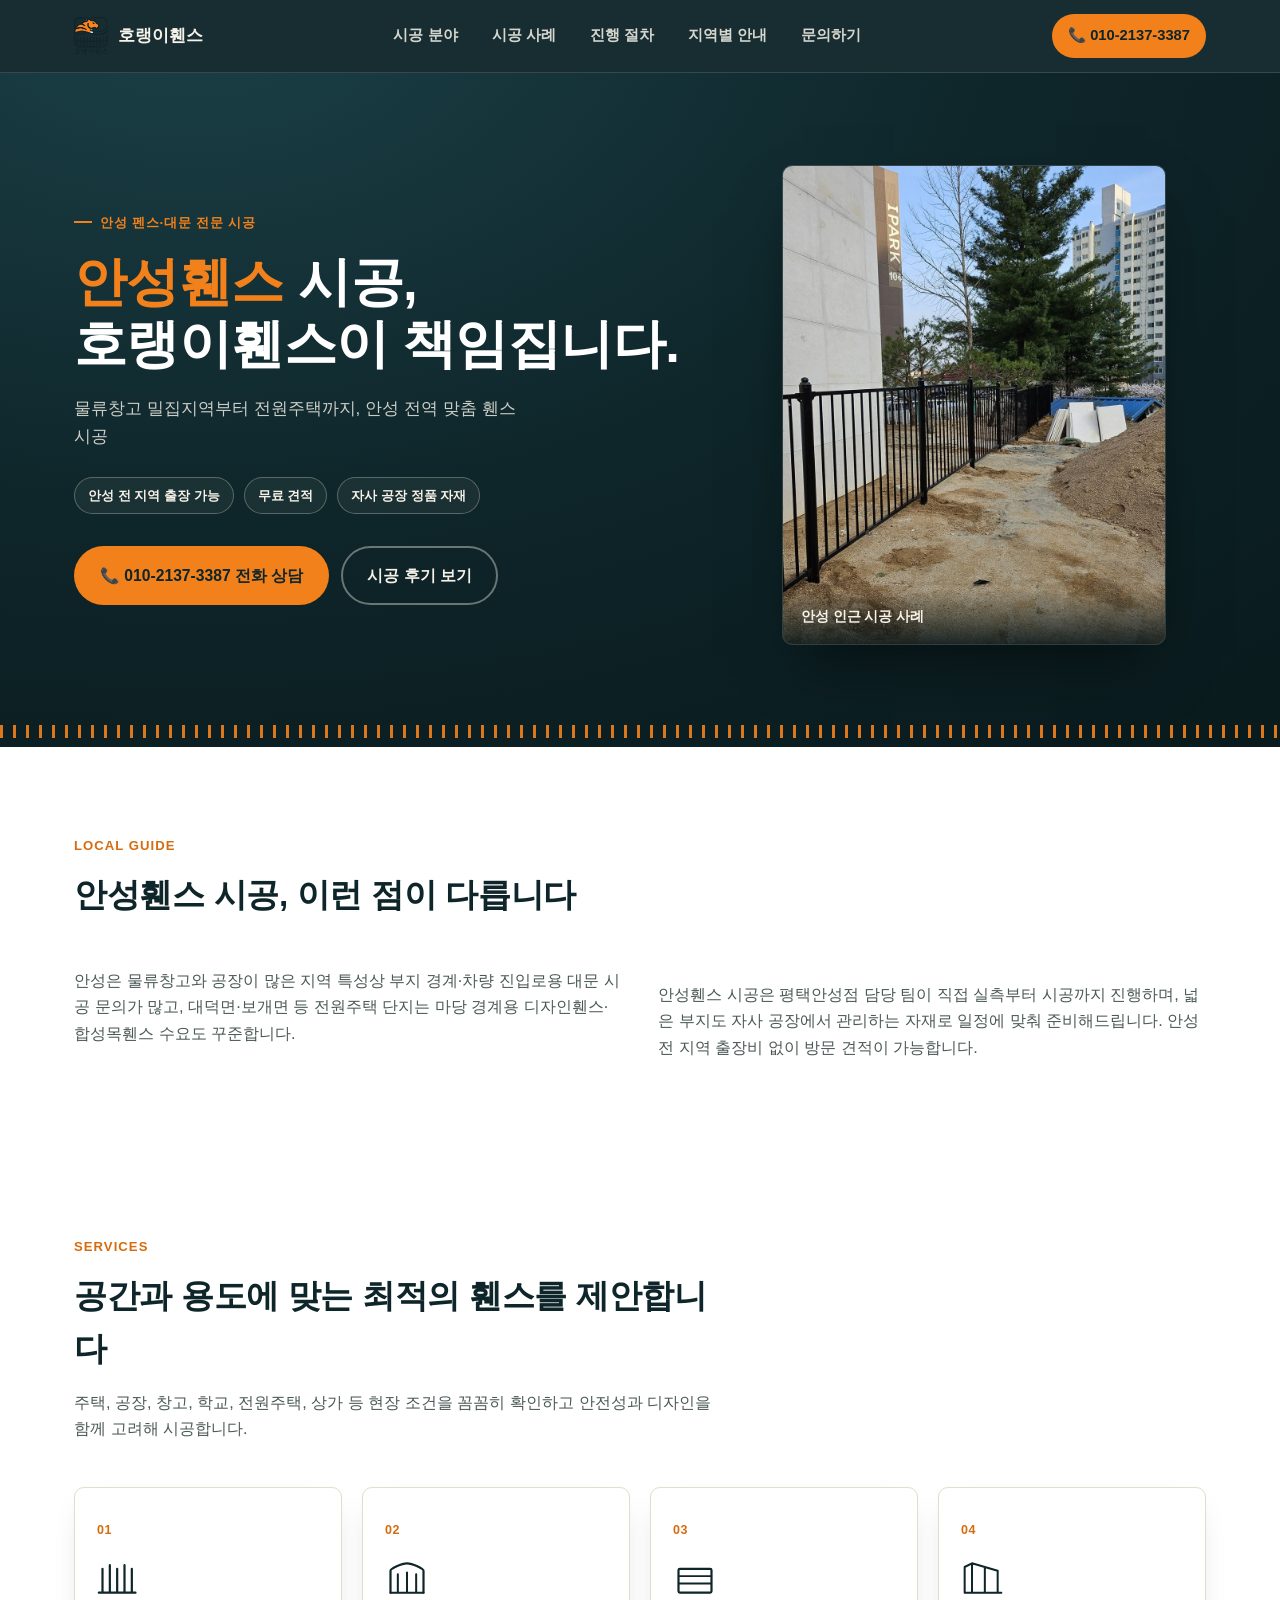
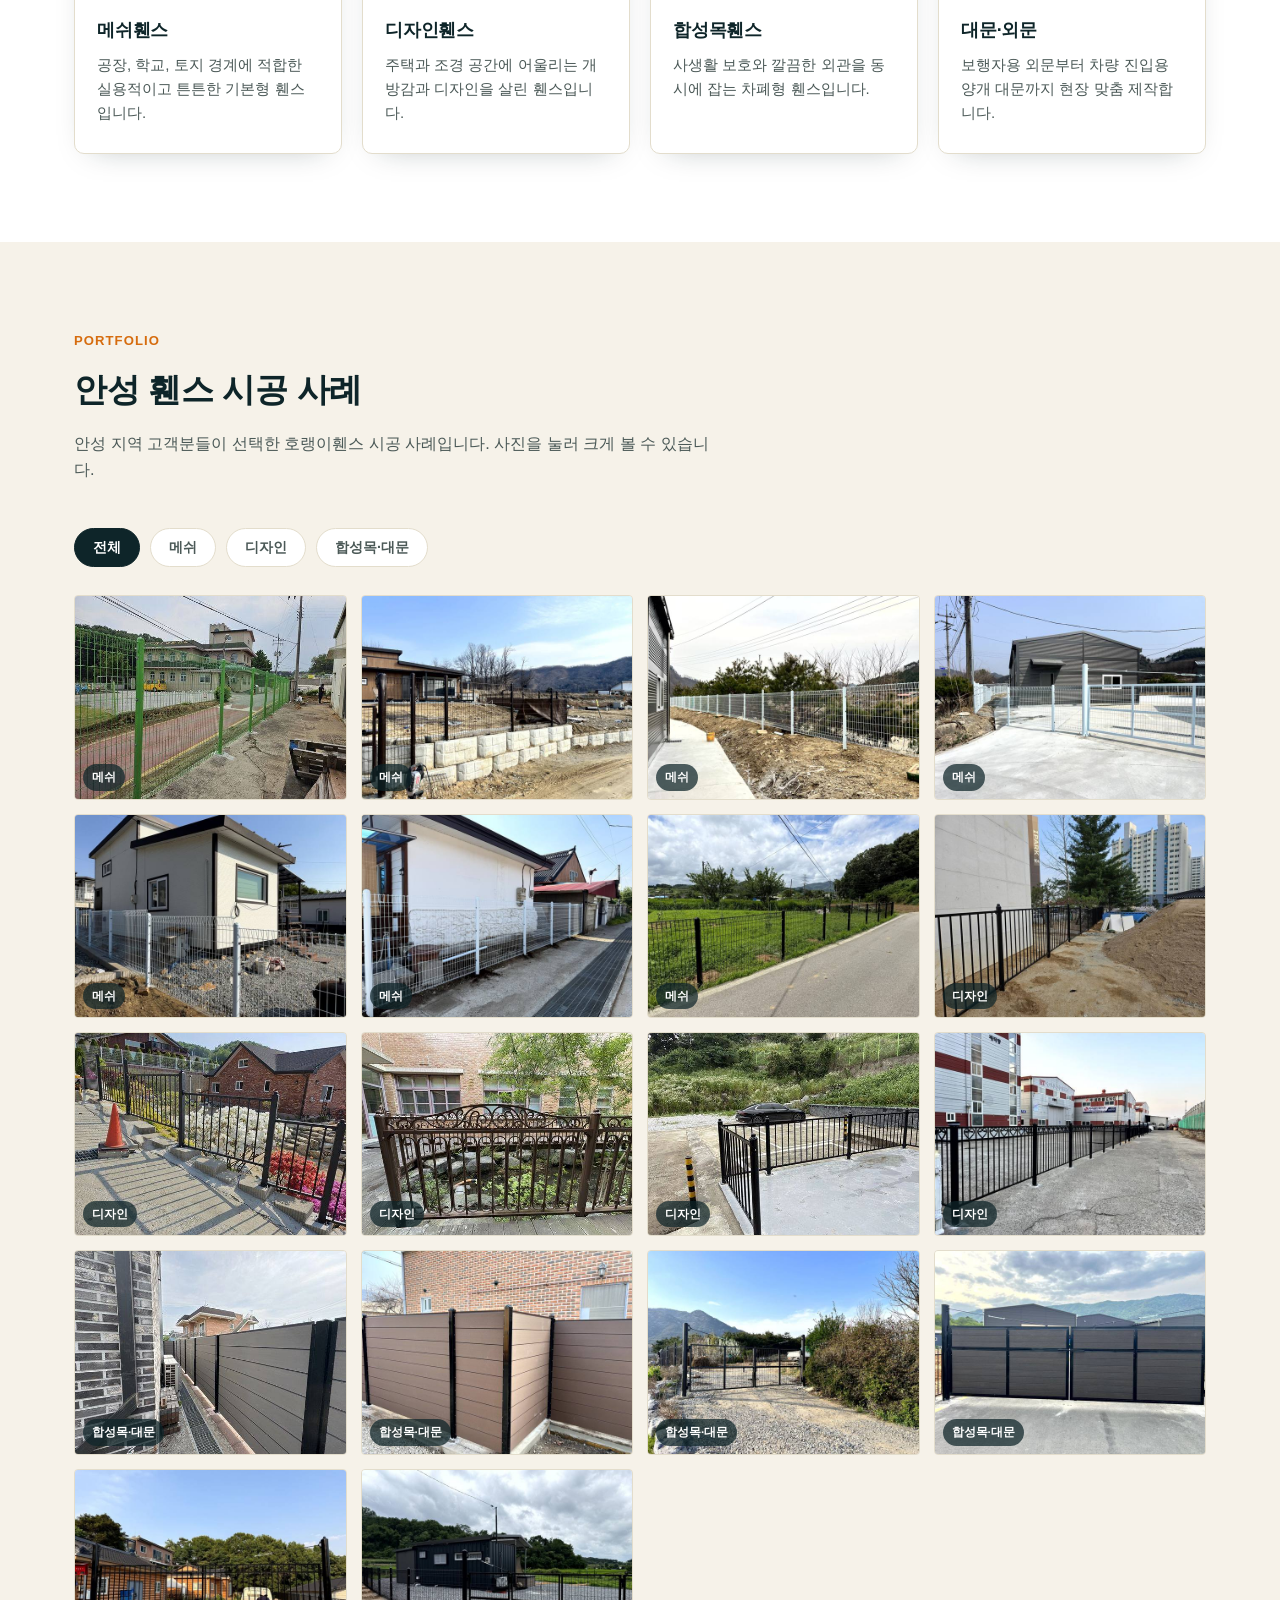
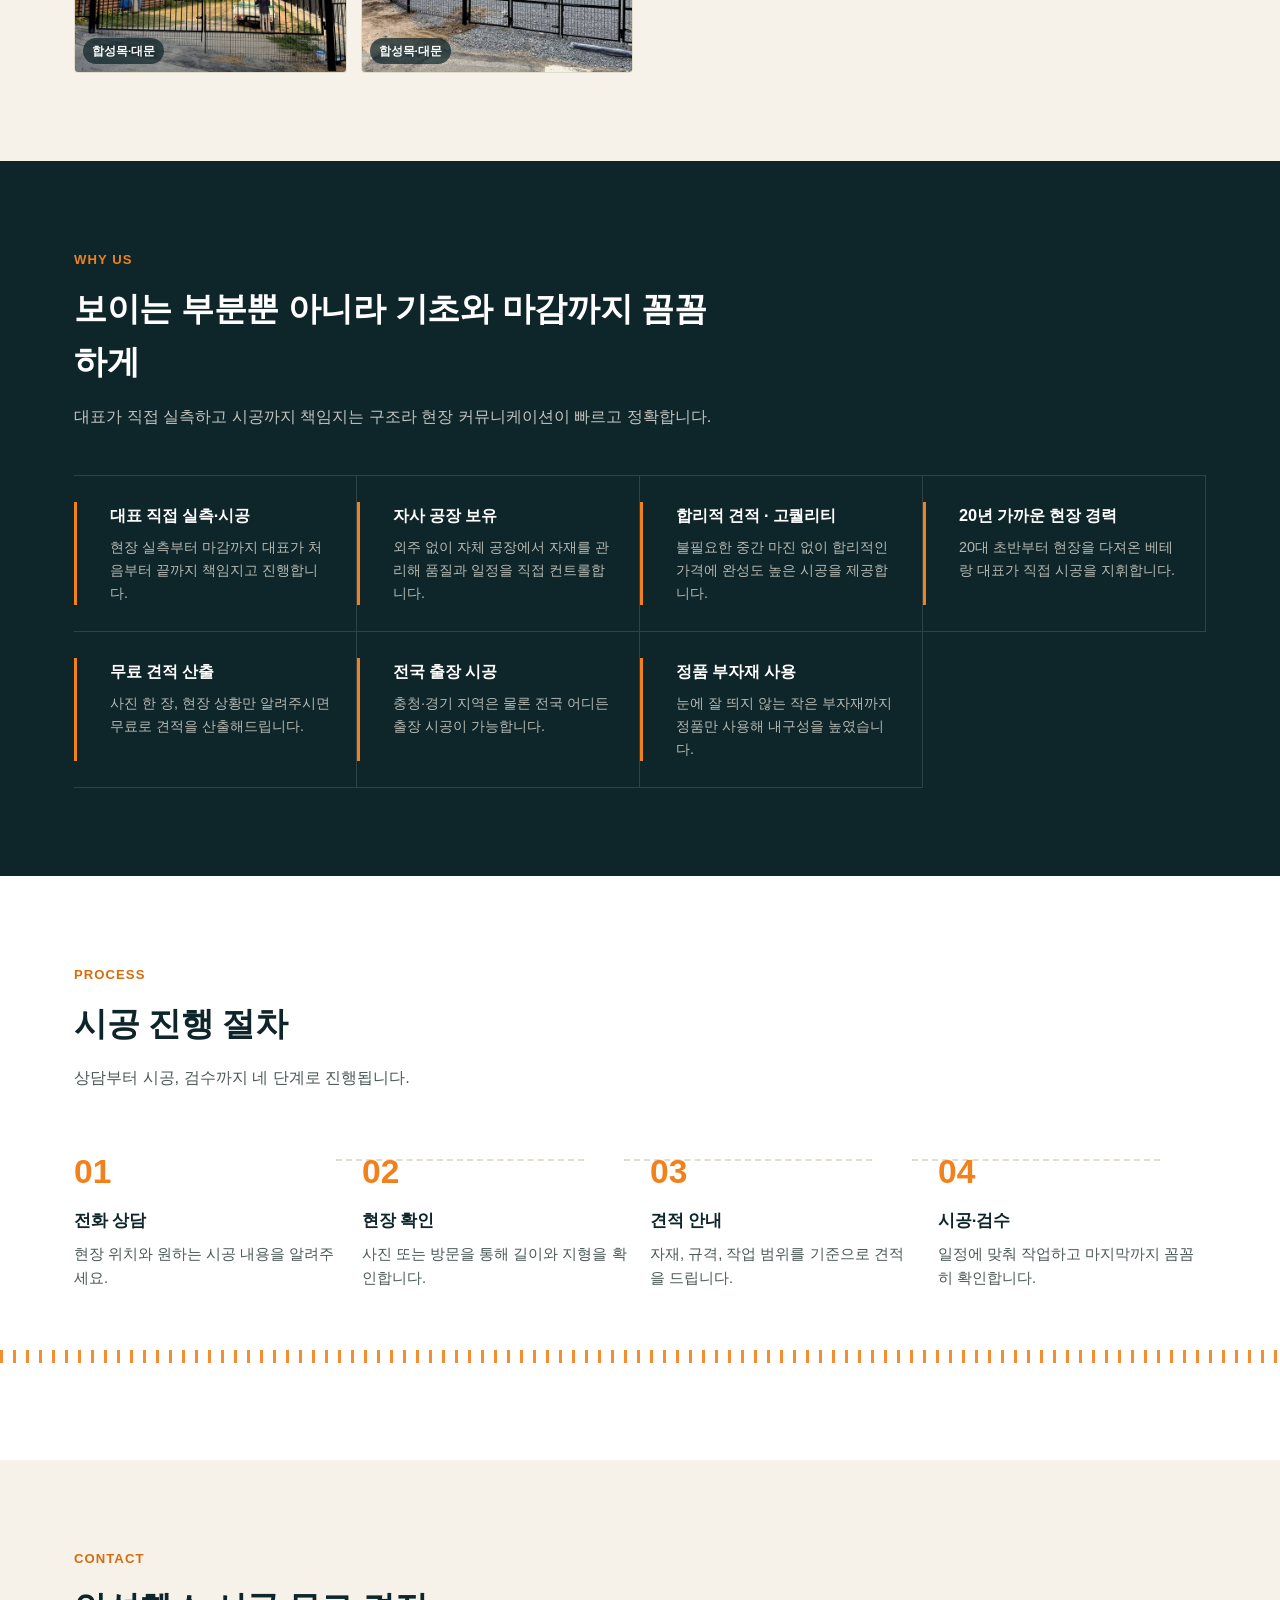
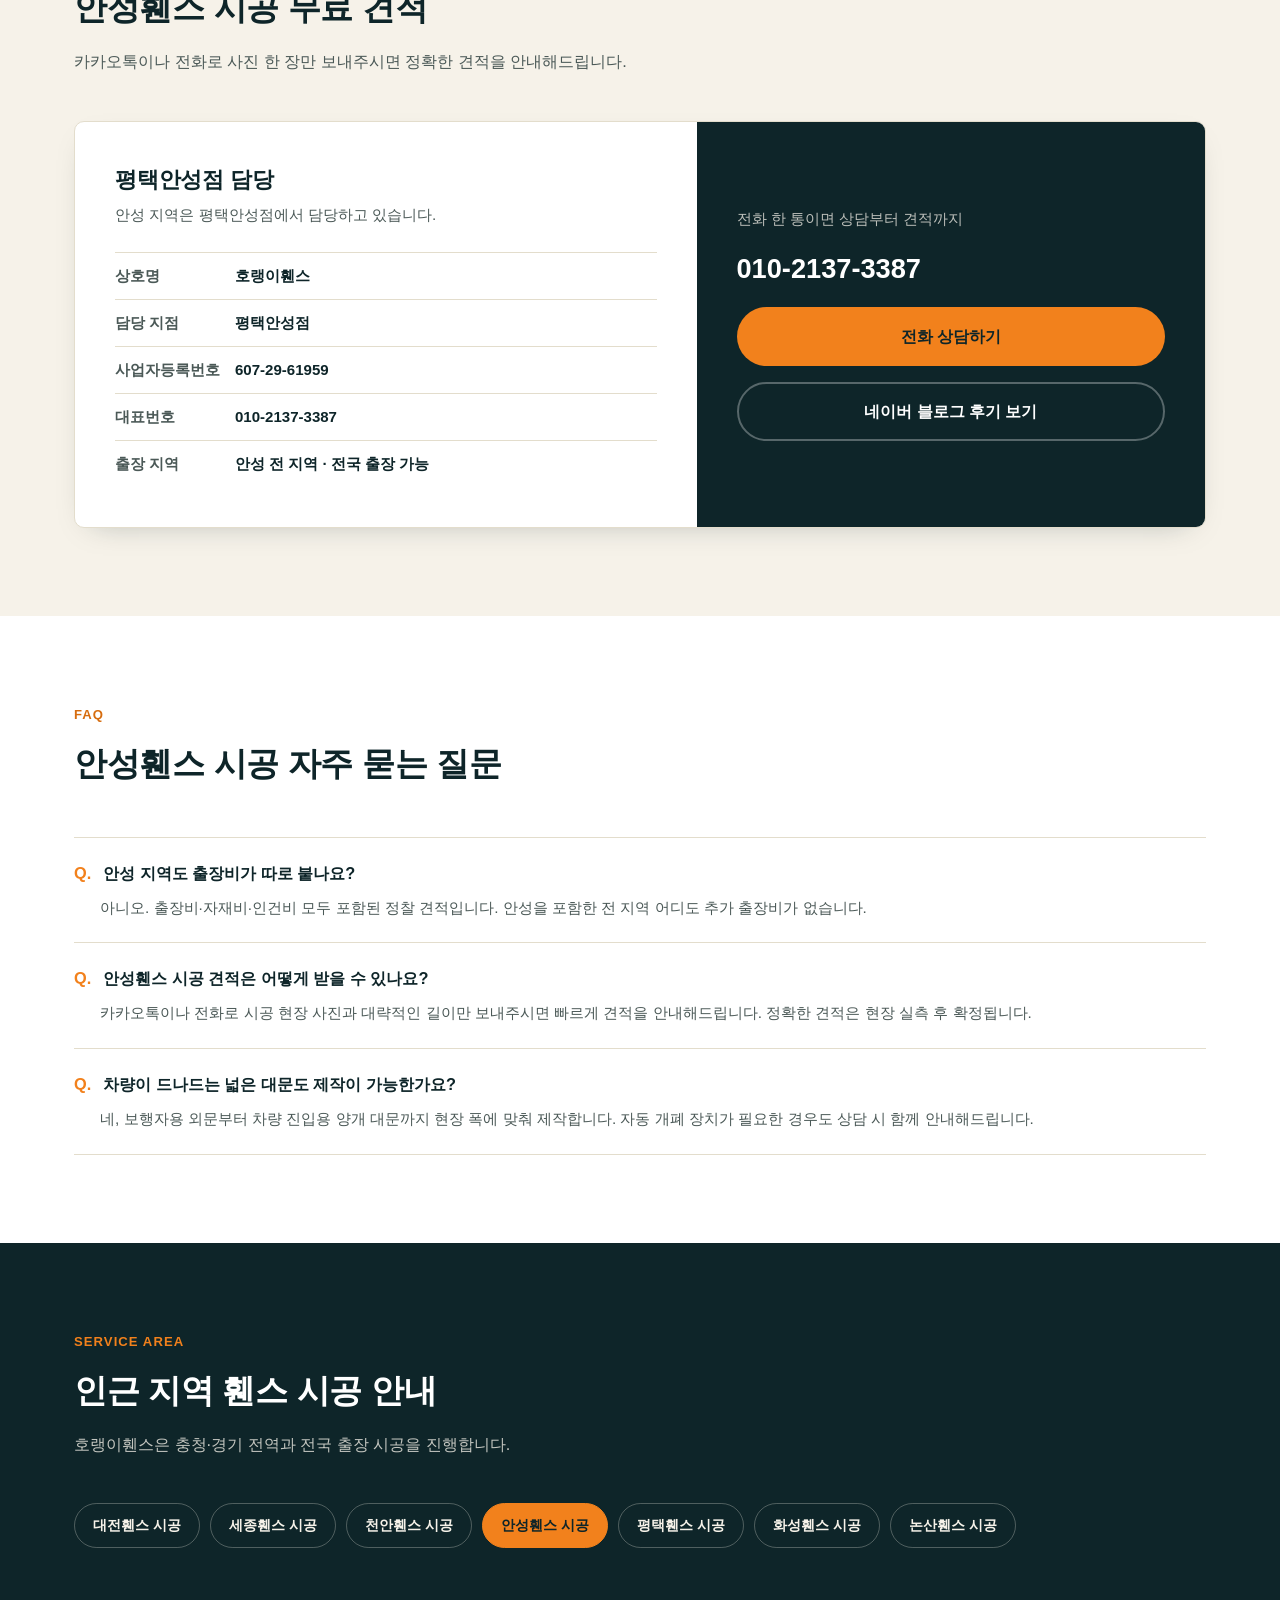
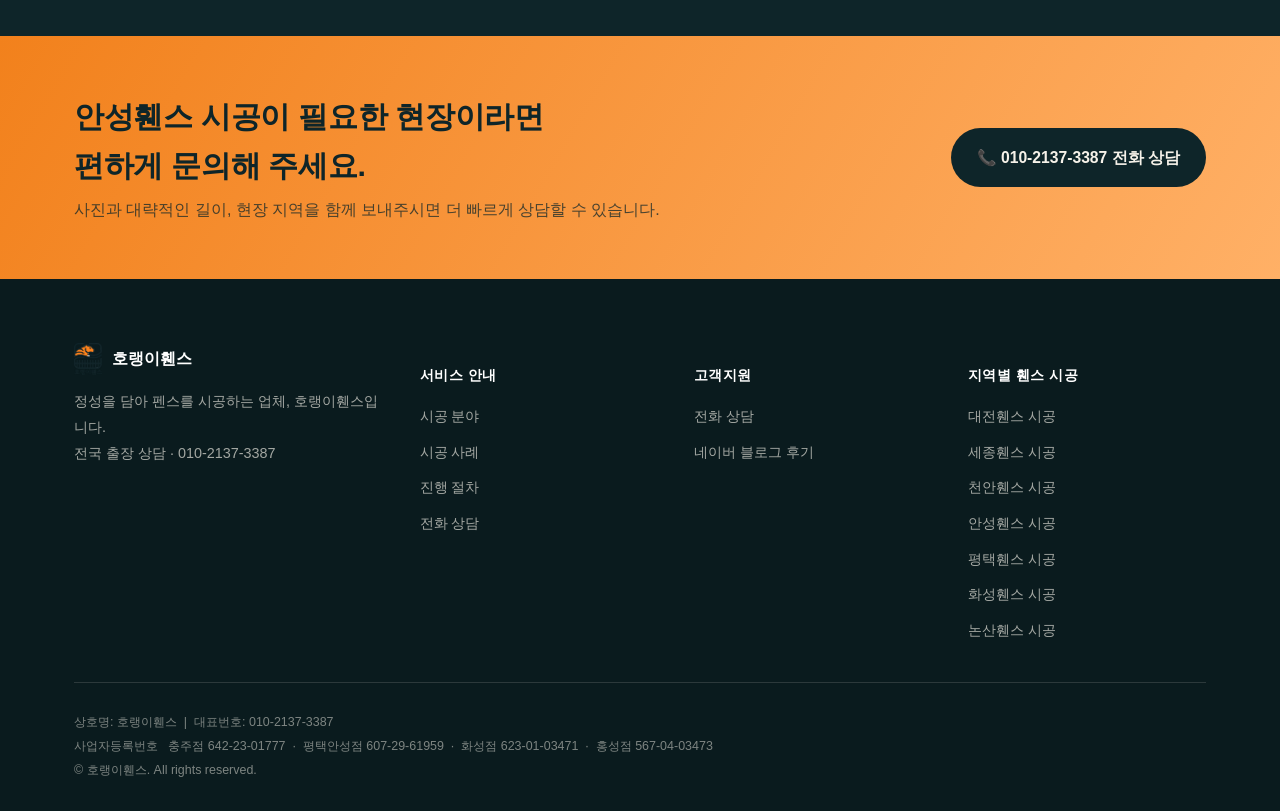
==== anseong.html @ 4e4700af "Add files via upload" ====
<!doctype html>
<html lang="ko">
<head>
<meta charset="UTF-8">
<meta name="viewport" content="width=device-width, initial-scale=1.0">
<title>안성휀스 시공 | 안성 펜스·대문 전문 호랭이휀스</title>
<meta name="description" content="안성휀스 전문 호랭이휀스입니다. 안성 전 지역 메쉬휀스·디자인휀스·합성목휀스·대문 시공, 무료 견적, 전국 출장 가능. 물류창고 밀집지역부터 전원주택까지, 안성 전역 맞춤 휀스 시공">
<meta name="keywords" content="안성휀스,안성펜스,안성휀스시공,안성대문시공,메쉬휀스,디자인휀스,합성목휀스">
<link rel="canonical" href="anseong.html">
<meta property="og:type" content="website">
<meta property="og:title" content="안성휀스 시공 | 안성 펜스·대문 전문 호랭이휀스">
<meta property="og:description" content="안성휀스 전문 호랭이휀스입니다. 안성 전 지역 메쉬휀스·디자인휀스·합성목휀스·대문 시공, 무료 견적, 전국 출장 가능. 물류창고 밀집지역부터 전원주택까지, 안성 전역 맞춤 휀스 시공">
<meta property="og:image" content="assets/work/work-01.jpg">
<meta property="og:locale" content="ko_KR">
<meta name="theme-color" content="#0E2529">
<link rel="stylesheet" href="css/style.css">
<script type="application/ld+json">
{
  "@context": "https://schema.org",
  "@type": "HomeAndConstructionBusiness",
  "name": "호랭이휀스 안성점",
  "image": "assets/logo.png",
  "telephone": "010-2137-3387",
  "areaServed": "안성",
  "url": "anseong.html",
  "taxID": "607-29-61959"
}
</script>
</head>
<body>
<header class="site-header">
  <div class="container header-inner">
    <a href="index.html" class="brand"><img src="assets/logo.png" alt="호랭이휀스 로고" width="38" height="38">호랭이휀스</a>
    <nav class="main-nav" id="main-nav">
      <a href="index.html#services">시공 분야</a>
      <a href="index.html#works">시공 사례</a>
      <a href="index.html#process">진행 절차</a>
      <a href="index.html#areas">지역별 안내</a>
      <a href="index.html#contact">문의하기</a>
    </nav>
    <div style="display:flex; align-items:center; gap:10px;">
      <a href="tel:01021373387" class="header-cta">📞 010-2137-3387</a>
      <button class="nav-toggle" aria-label="메뉴 열기" aria-expanded="false"><span class="nav-toggle-icon"></span></button>
    </div>
  </div>
</header>
<div class="hero">
  <div class="container hero-inner">
    <div>
      <span class="eyebrow">안성 펜스·대문 전문 시공</span>
      <h1><em>안성휀스</em> 시공,<br>호랭이휀스이 책임집니다.</h1>
      <p class="lead">물류창고 밀집지역부터 전원주택까지, 안성 전역 맞춤 휀스 시공</p>
      <div class="hero-badges">
        <span class="badge">안성 전 지역 출장 가능</span>
        <span class="badge">무료 견적</span>
        <span class="badge">자사 공장 정품 자재</span>
      </div>
      <div class="hero-cta">
        <a href="tel:01021373387" class="btn btn-primary">📞 010-2137-3387 전화 상담</a>
        <a href="https://blog.naver.com/hanbada100" target="_blank" rel="noopener" class="btn btn-ghost">시공 후기 보기</a>
      </div>
    </div>
    <figure class="hero-figure">
      <img src="assets/work/work-01.jpg" alt="안성 휀스 시공 현장" width="1200" height="1500">
      <figcaption>안성 인근 시공 사례</figcaption>
    </figure>
  </div>
  <div class="fencebar-rule"></div>
</div>
<section>
  <div class="container">
    <div class="section-head">
      <span class="kicker">Local Guide</span>
      <h2>안성휀스 시공, 이런 점이 다릅니다</h2>
    </div>
    <div class="intro-copy">
      <p>안성은 물류창고와 공장이 많은 지역 특성상 부지 경계·차량 진입로용 대문 시공 문의가 많고, 대덕면·보개면 등 전원주택 단지는 마당 경계용 디자인휀스·합성목휀스 수요도 꾸준합니다.</p>
      <p>안성휀스 시공은 평택안성점 담당 팀이 직접 실측부터 시공까지 진행하며, 넓은 부지도 자사 공장에서 관리하는 자재로 일정에 맞춰 준비해드립니다. 안성 전 지역 출장비 없이 방문 견적이 가능합니다.</p>
    </div>
  </div>
</section>
<section id="services">
  <div class="container">
    <div class="section-head">
      <span class="kicker">Services</span>
      <h2>공간과 용도에 맞는 최적의 휀스를 제안합니다</h2>
      <p>주택, 공장, 창고, 학교, 전원주택, 상가 등 현장 조건을 꼼꼼히 확인하고 안전성과 디자인을 함께 고려해 시공합니다.</p>
    </div>
    <div class="services-grid">
      <div class="service-card">
        <span class="num">01</span>
        <div class="icon"><svg viewBox="0 0 48 48" fill="none" xmlns="http://www.w3.org/2000/svg"><path d="M6 40V14M14 40V10M22 40V14M30 40V10M38 40V14M42 40H2" stroke="currentColor" stroke-width="2.4" stroke-linecap="round"/></svg></div>
        <h3>메쉬휀스</h3>
        <p>공장, 학교, 토지 경계에 적합한 실용적이고 튼튼한 기본형 휀스입니다.</p>
      </div>
      <div class="service-card">
        <span class="num">02</span>
        <div class="icon"><svg viewBox="0 0 48 48" fill="none" xmlns="http://www.w3.org/2000/svg"><path d="M6 40V16c0-2 12-8 18-8s18 6 18 8v24" stroke="currentColor" stroke-width="2.4" stroke-linecap="round" stroke-linejoin="round"/><path d="M6 40h36M14 40V20M24 40V18M34 40V20" stroke="currentColor" stroke-width="2.2" stroke-linecap="round"/></svg></div>
        <h3>디자인휀스</h3>
        <p>주택과 조경 공간에 어울리는 개방감과 디자인을 살린 휀스입니다.</p>
      </div>
      <div class="service-card">
        <span class="num">03</span>
        <div class="icon"><svg viewBox="0 0 48 48" fill="none" xmlns="http://www.w3.org/2000/svg"><rect x="6" y="14" width="36" height="26" rx="1.5" stroke="currentColor" stroke-width="2.4"/><path d="M6 22h36M6 30h36" stroke="currentColor" stroke-width="2"/></svg></div>
        <h3>합성목휀스</h3>
        <p>사생활 보호와 깔끔한 외관을 동시에 잡는 차폐형 휀스입니다.</p>
      </div>
      <div class="service-card">
        <span class="num">04</span>
        <div class="icon"><svg viewBox="0 0 48 48" fill="none" xmlns="http://www.w3.org/2000/svg"><path d="M4 40V12M4 12l8-4v32M12 8l14 4v28M26 12l14 4v24M4 40h40" stroke="currentColor" stroke-width="2.2" stroke-linecap="round" stroke-linejoin="round"/></svg></div>
        <h3>대문·외문</h3>
        <p>보행자용 외문부터 차량 진입용 양개 대문까지 현장 맞춤 제작합니다.</p>
      </div>
    </div>
  </div>
</section>
<section id="works" class="section-cream">
  <div class="container">
    <div class="section-head">
      <span class="kicker">Portfolio</span>
      <h2>안성 휀스 시공 사례</h2>
      <p>안성 지역 고객분들이 선택한 호랭이휀스 시공 사례입니다. 사진을 눌러 크게 볼 수 있습니다.</p>
    </div>
    <div class="gallery-tabs">
      <button class="gallery-tab is-active" data-filter="all">전체</button>
      <button class="gallery-tab" data-filter="mesh">메쉬</button>
      <button class="gallery-tab" data-filter="design">디자인</button>
      <button class="gallery-tab" data-filter="composite">합성목·대문</button>
    </div>
    <div class="gallery-grid">
      <div class="gallery-item" data-cat="mesh" data-full="assets/work/work-03.jpg">
        <img src="assets/work-thumb/work-03.jpg" alt="안성 메쉬휀스 시공 - 학교 경계" loading="lazy" width="640" height="480">
        <span class="tag">메쉬</span>
      </div>
      <div class="gallery-item" data-cat="mesh" data-full="assets/work/work-08.jpg">
        <img src="assets/work-thumb/work-08.jpg" alt="안성 메쉬휀스 시공 - 부지 경계 옹벽" loading="lazy" width="640" height="480">
        <span class="tag">메쉬</span>
      </div>
      <div class="gallery-item" data-cat="mesh" data-full="assets/work/work-09.jpg">
        <img src="assets/work-thumb/work-09.jpg" alt="안성 메쉬휀스 시공 - 전원주택 부지" loading="lazy" width="640" height="480">
        <span class="tag">메쉬</span>
      </div>
      <div class="gallery-item" data-cat="mesh" data-full="assets/work/work-11.jpg">
        <img src="assets/work-thumb/work-11.jpg" alt="안성 메쉬휀스 시공 - 공장 진입로" loading="lazy" width="640" height="480">
        <span class="tag">메쉬</span>
      </div>
      <div class="gallery-item" data-cat="mesh" data-full="assets/work/work-14.jpg">
        <img src="assets/work-thumb/work-14.jpg" alt="안성 메쉬휀스 시공 - 주택 외곽" loading="lazy" width="640" height="480">
        <span class="tag">메쉬</span>
      </div>
      <div class="gallery-item" data-cat="mesh" data-full="assets/work/work-15.jpg">
        <img src="assets/work-thumb/work-15.jpg" alt="안성 메쉬휀스 시공 - 주택 마당" loading="lazy" width="640" height="480">
        <span class="tag">메쉬</span>
      </div>
      <div class="gallery-item" data-cat="mesh" data-full="assets/work/work-17.jpg">
        <img src="assets/work-thumb/work-17.jpg" alt="안성 메쉬휀스 시공 - 농지 경계" loading="lazy" width="640" height="480">
        <span class="tag">메쉬</span>
      </div>
      <div class="gallery-item" data-cat="design" data-full="assets/work/work-01.jpg">
        <img src="assets/work-thumb/work-01.jpg" alt="안성 디자인휀스 시공 - 아파트 옹벽 상단" loading="lazy" width="640" height="480">
        <span class="tag">디자인</span>
      </div>
      <div class="gallery-item" data-cat="design" data-full="assets/work/work-02.jpg">
        <img src="assets/work-thumb/work-02.jpg" alt="안성 디자인휀스 시공 - 주택 화단" loading="lazy" width="640" height="480">
        <span class="tag">디자인</span>
      </div>
      <div class="gallery-item" data-cat="design" data-full="assets/work/work-04.jpg">
        <img src="assets/work-thumb/work-04.jpg" alt="안성 디자인휀스 시공 - 조경 데크" loading="lazy" width="640" height="480">
        <span class="tag">디자인</span>
      </div>
      <div class="gallery-item" data-cat="design" data-full="assets/work/work-06.jpg">
        <img src="assets/work-thumb/work-06.jpg" alt="안성 디자인휀스 시공 - 주차장 경계" loading="lazy" width="640" height="480">
        <span class="tag">디자인</span>
      </div>
      <div class="gallery-item" data-cat="design" data-full="assets/work/work-10.jpg">
        <img src="assets/work-thumb/work-10.jpg" alt="안성 디자인휀스 시공 - 공장 하트무늬" loading="lazy" width="640" height="480">
        <span class="tag">디자인</span>
      </div>
      <div class="gallery-item" data-cat="composite" data-full="assets/work/work-05.jpg">
        <img src="assets/work-thumb/work-05.jpg" alt="안성 합성목휀스 시공 - 주택 차폐" loading="lazy" width="640" height="480">
        <span class="tag">합성목·대문</span>
      </div>
      <div class="gallery-item" data-cat="composite" data-full="assets/work/work-07.jpg">
        <img src="assets/work-thumb/work-07.jpg" alt="안성 합성목휀스 시공 - 모서리 마감" loading="lazy" width="640" height="480">
        <span class="tag">합성목·대문</span>
      </div>
      <div class="gallery-item" data-cat="composite" data-full="assets/work/work-12.jpg">
        <img src="assets/work-thumb/work-12.jpg" alt="안성 대문 시공 - 농가 진입로" loading="lazy" width="640" height="480">
        <span class="tag">합성목·대문</span>
      </div>
      <div class="gallery-item" data-cat="composite" data-full="assets/work/work-13.jpg">
        <img src="assets/work-thumb/work-13.jpg" alt="안성 대문 시공 - 공장 창고" loading="lazy" width="640" height="480">
        <span class="tag">합성목·대문</span>
      </div>
      <div class="gallery-item" data-cat="composite" data-full="assets/work/work-16.jpg">
        <img src="assets/work-thumb/work-16.jpg" alt="안성 대문 시공 - 전원주택" loading="lazy" width="640" height="480">
        <span class="tag">합성목·대문</span>
      </div>
      <div class="gallery-item" data-cat="composite" data-full="assets/work/work-18.jpg">
        <img src="assets/work-thumb/work-18.jpg" alt="안성 대문 시공 - 컨테이너 하우스" loading="lazy" width="640" height="480">
        <span class="tag">합성목·대문</span>
      </div>
    </div>
  </div>
</section>
<section class="section-navy">
  <div class="container">
    <div class="section-head">
      <span class="kicker">Why Us</span>
      <h2>보이는 부분뿐 아니라 기초와 마감까지 꼼꼼하게</h2>
      <p>대표가 직접 실측하고 시공까지 책임지는 구조라 현장 커뮤니케이션이 빠르고 정확합니다.</p>
    </div>
    <div class="why-grid">
      <div class="why-item">
        <h4>대표 직접 실측·시공</h4>
        <p>현장 실측부터 마감까지 대표가 처음부터 끝까지 책임지고 진행합니다.</p>
      </div>
      <div class="why-item">
        <h4>자사 공장 보유</h4>
        <p>외주 없이 자체 공장에서 자재를 관리해 품질과 일정을 직접 컨트롤합니다.</p>
      </div>
      <div class="why-item">
        <h4>합리적 견적 · 고퀄리티</h4>
        <p>불필요한 중간 마진 없이 합리적인 가격에 완성도 높은 시공을 제공합니다.</p>
      </div>
      <div class="why-item">
        <h4>20년 가까운 현장 경력</h4>
        <p>20대 초반부터 현장을 다져온 베테랑 대표가 직접 시공을 지휘합니다.</p>
      </div>
      <div class="why-item">
        <h4>무료 견적 산출</h4>
        <p>사진 한 장, 현장 상황만 알려주시면 무료로 견적을 산출해드립니다.</p>
      </div>
      <div class="why-item">
        <h4>전국 출장 시공</h4>
        <p>충청·경기 지역은 물론 전국 어디든 출장 시공이 가능합니다.</p>
      </div>
      <div class="why-item">
        <h4>정품 부자재 사용</h4>
        <p>눈에 잘 띄지 않는 작은 부자재까지 정품만 사용해 내구성을 높였습니다.</p>
      </div>
    </div>
  </div>
</section>
<section id="process">
  <div class="container">
    <div class="section-head">
      <span class="kicker">Process</span>
      <h2>시공 진행 절차</h2>
      <p>상담부터 시공, 검수까지 네 단계로 진행됩니다.</p>
    </div>
    <div class="process-list">
      <div class="process-item">
        <span class="step-no">01</span>
        <h4>전화 상담</h4>
        <p>현장 위치와 원하는 시공 내용을 알려주세요.</p>
      </div>
      <div class="process-item">
        <span class="step-no">02</span>
        <h4>현장 확인</h4>
        <p>사진 또는 방문을 통해 길이와 지형을 확인합니다.</p>
      </div>
      <div class="process-item">
        <span class="step-no">03</span>
        <h4>견적 안내</h4>
        <p>자재, 규격, 작업 범위를 기준으로 견적을 드립니다.</p>
      </div>
      <div class="process-item">
        <span class="step-no">04</span>
        <h4>시공·검수</h4>
        <p>일정에 맞춰 작업하고 마지막까지 꼼꼼히 확인합니다.</p>
      </div>
    </div>
  </div>
  <div class="fencebar-rule" style="margin-top:60px;"></div>
</section>
<section id="contact" class="section-cream">
  <div class="container">
    <div class="section-head">
      <span class="kicker">Contact</span>
      <h2>안성휀스 시공 무료 견적</h2>
      <p>카카오톡이나 전화로 사진 한 장만 보내주시면 정확한 견적을 안내해드립니다.</p>
    </div>
    <div class="branch-card">
      <div class="branch-info">
        <h3>평택안성점 담당</h3>
        <p class="sub">안성 지역은 평택안성점에서 담당하고 있습니다.</p>
        <table class="branch-table">
          <tr><th>상호명</th><td>호랭이휀스</td></tr>
          <tr><th>담당 지점</th><td>평택안성점</td></tr>
          <tr><th>사업자등록번호</th><td>607-29-61959</td></tr>
          <tr><th>대표번호</th><td>010-2137-3387</td></tr>
          <tr><th>출장 지역</th><td>안성 전 지역 · 전국 출장 가능</td></tr>
        </table>
      </div>
      <div class="branch-cta">
        <p>전화 한 통이면 상담부터 견적까지</p>
        <a class="big-phone" href="tel:01021373387">010-2137-3387</a>
        <a href="tel:01021373387" class="btn btn-primary">전화 상담하기</a>
        <a href="https://blog.naver.com/hanbada100" target="_blank" rel="noopener" class="btn btn-ghost" style="border-color:rgba(255,255,255,0.3); color:#fff;">네이버 블로그 후기 보기</a>
      </div>
    </div>
  </div>
</section>
<section>
  <div class="container">
    <div class="section-head">
      <span class="kicker">FAQ</span>
      <h2>안성휀스 시공 자주 묻는 질문</h2>
    </div>
    <div class="faq-list">
      <div class="faq-item">
        <div class="faq-q"><span class="q-mark">Q.</span>안성 지역도 출장비가 따로 붙나요?</div>
        <div class="faq-a">아니오. 출장비·자재비·인건비 모두 포함된 정찰 견적입니다. 안성을 포함한 전 지역 어디도 추가 출장비가 없습니다.</div>
      </div>
      <div class="faq-item">
        <div class="faq-q"><span class="q-mark">Q.</span>안성휀스 시공 견적은 어떻게 받을 수 있나요?</div>
        <div class="faq-a">카카오톡이나 전화로 시공 현장 사진과 대략적인 길이만 보내주시면 빠르게 견적을 안내해드립니다. 정확한 견적은 현장 실측 후 확정됩니다.</div>
      </div>
      <div class="faq-item">
        <div class="faq-q"><span class="q-mark">Q.</span>차량이 드나드는 넓은 대문도 제작이 가능한가요?</div>
        <div class="faq-a">네, 보행자용 외문부터 차량 진입용 양개 대문까지 현장 폭에 맞춰 제작합니다. 자동 개폐 장치가 필요한 경우도 상담 시 함께 안내해드립니다.</div>
      </div>
    </div>
  </div>
</section>
<section id="areas" class="section-navy">
  <div class="container">
    <div class="section-head">
      <span class="kicker">Service Area</span>
      <h2>인근 지역 휀스 시공 안내</h2>
      <p>호랭이휀스은 충청·경기 전역과 전국 출장 시공을 진행합니다.</p>
    </div>
    <div class="related-cities">
        <a class="" href="daejeon.html">대전휀스 시공</a>
        <a class="" href="sejong.html">세종휀스 시공</a>
        <a class="" href="cheonan.html">천안휀스 시공</a>
        <a class="current" href="anseong.html">안성휀스 시공</a>
        <a class="" href="pyeongtaek.html">평택휀스 시공</a>
        <a class="" href="hwaseong.html">화성휀스 시공</a>
        <a class="" href="nonsan.html">논산휀스 시공</a>
        
    </div>
  </div>
</section>
<div class="cta-band">
  <div class="container inner">
    <div>
      <h2>안성휀스 시공이 필요한 현장이라면<br>편하게 문의해 주세요.</h2>
      <p>사진과 대략적인 길이, 현장 지역을 함께 보내주시면 더 빠르게 상담할 수 있습니다.</p>
    </div>
    <a href="tel:01021373387" class="btn btn-dark">📞 010-2137-3387 전화 상담</a>
  </div>
</div>
<footer class="site-footer">
  <div class="container">
    <div class="footer-grid">
      <div>
        <div class="footer-brand"><img src="assets/logo.png" alt="호랭이휀스 로고">호랭이휀스</div>
        <p style="font-size:.9rem; line-height:1.8;">정성을 담아 펜스를 시공하는 업체, 호랭이휀스입니다.<br>전국 출장 상담 · 010-2137-3387</p>
      </div>
      <div class="footer-col">
        <h5>서비스 안내</h5>
        <ul>
          <li><a href="index.html#services">시공 분야</a></li>
          <li><a href="index.html#works">시공 사례</a></li>
          <li><a href="index.html#process">진행 절차</a></li>
          <li><a href="index.html#contact">전화 상담</a></li>
        </ul>
      </div>
      <div class="footer-col">
        <h5>고객지원</h5>
        <ul>
          <li><a href="tel:01021373387">전화 상담</a></li>
          <li><a href="https://blog.naver.com/hanbada100" target="_blank" rel="noopener">네이버 블로그 후기</a></li>
        </ul>
      </div>
      <div class="footer-col">
        <h5>지역별 휀스 시공</h5>
        <ul>
        <li><a href="daejeon.html">대전휀스 시공</a></li>
        <li><a href="sejong.html">세종휀스 시공</a></li>
        <li><a href="cheonan.html">천안휀스 시공</a></li>
        <li><a href="anseong.html">안성휀스 시공</a></li>
        <li><a href="pyeongtaek.html">평택휀스 시공</a></li>
        <li><a href="hwaseong.html">화성휀스 시공</a></li>
        <li><a href="nonsan.html">논산휀스 시공</a></li>
        </ul>
      </div>
    </div>
    <div class="footer-bottom">
      <div class="footer-legal">
        상호명: 호랭이휀스 &nbsp;|&nbsp; 대표번호: 010-2137-3387<br>
        사업자등록번호 &nbsp; 충주점 642-23-01777 &nbsp;·&nbsp;
        평택안성점 607-29-61959 &nbsp;·&nbsp;
        화성점 623-01-03471 &nbsp;·&nbsp;
        홍성점 567-04-03473<br>
        © 호랭이휀스. All rights reserved.
      </div>
    </div>
  </div>
</footer>
<div class="lightbox" id="lightbox">
  <button class="lightbox-close" aria-label="닫기">&times;</button>
  <img src="" alt="">
</div>
<script src="js/main.js"></script>
</body>
</html>
---- css/style.css ----
/* ===========================================================
   호랭이휀스 — brand tokens
   =========================================================== */
:root{
  --navy: #0E2529;
  --navy-2: #14343A;
  --navy-3: #1B4048;
  --orange: #F2811C;
  --orange-dark: #D66C0E;
  --cream: #F6F2E9;
  --paper: #FFFFFF;
  --ink: #17221F;
  --ink-soft: #4B5957;
  --line: #E3DDCC;
  --line-dark: rgba(246,242,233,0.14);

  --font-display: "Pretendard", -apple-system, "Malgun Gothic", sans-serif;
  --font-body: "Pretendard", -apple-system, "Malgun Gothic", sans-serif;

  --radius: 4px;
  --radius-lg: 10px;
  --shadow-card: 0 10px 30px -18px rgba(14,37,41,0.35);
  --maxw: 1180px;
}

@font-face{
  font-family: "Pretendard";
  src: url("https://cdn.jsdelivr.net/gh/orioncactus/pretendard@v1.3.9/dist/web/variable/woff2/PretendardVariable.woff2") format("woff2-variations");
  font-weight: 45 920;
  font-display: swap;
}

*, *::before, *::after{ box-sizing: border-box; }
html{ scroll-behavior: smooth; }
body{
  margin:0;
  font-family: var(--font-body);
  color: var(--ink);
  background: var(--paper);
  -webkit-font-smoothing: antialiased;
  line-height: 1.6;
}
img{ max-width:100%; display:block; }
a{ color: inherit; text-decoration:none; }
ul{ margin:0; padding:0; list-style:none; }
h1,h2,h3,h4{ margin:0; font-family: var(--font-display); font-weight:800; letter-spacing:-0.01em; }
p{ margin:0; }
button{ font-family:inherit; cursor:pointer; }
:focus-visible{ outline: 3px solid var(--orange); outline-offset: 2px; }
.container{ max-width: var(--maxw); margin:0 auto; padding: 0 24px; }
.visually-hidden{ position:absolute; width:1px;height:1px; overflow:hidden; clip:rect(0,0,0,0); white-space:nowrap; }

/* ---------- fence-bar signature motif ---------- */
.fencebar-rule{
  --bar: 3px;
  --gap: 10px;
  height: 22px;
  background-image: repeating-linear-gradient(
    to right, var(--orange) 0 var(--bar), transparent var(--bar) calc(var(--bar) + var(--gap))
  );
  background-position: top;
  background-repeat: repeat-x;
  background-size: auto 60%;
  opacity: 0.9;
}
.fencebar-rule.dark{ background-image: repeating-linear-gradient(to right, var(--navy) 0 var(--bar), transparent var(--bar) calc(var(--bar) + var(--gap))); }

/* ===========================================================
   Header
   =========================================================== */
.site-header{
  position: sticky; top:0; z-index:50;
  background: rgba(14,37,41,0.96);
  backdrop-filter: blur(6px);
  border-bottom: 1px solid var(--line-dark);
  transition: box-shadow .2s ease;
}
.site-header.is-scrolled{ box-shadow: 0 8px 24px -16px rgba(0,0,0,0.6); }
.header-inner{
  display:flex; align-items:center; justify-content:space-between;
  height: 72px;
}
.brand{ display:flex; align-items:center; gap:10px; color: var(--cream); font-family: var(--font-display); font-weight:800; font-size: 1.05rem; }
.brand img{ height:38px; width:auto; }
.main-nav{ display:flex; align-items:center; gap: 30px; }
.main-nav a{ color: rgba(246,242,233,0.86); font-size:.95rem; font-weight:600; padding: 6px 2px; border-bottom: 2px solid transparent; }
.main-nav a:hover{ color: var(--orange); border-bottom-color: var(--orange); }
.header-cta{
  display:flex; align-items:center; gap:8px;
  background: var(--orange); color: var(--navy);
  font-weight:800; font-size:.92rem;
  padding: 10px 16px; border-radius: 999px;
  white-space:nowrap;
}
.header-cta:hover{ background: #ffb066; }
.nav-toggle{ display:none; background:none; border:0; padding:8px; }
.nav-toggle span, .nav-toggle::before, .nav-toggle::after{ display:none; }
.nav-toggle-icon{ width:24px; height:2px; background:var(--cream); position:relative; display:block; }
.nav-toggle-icon::before, .nav-toggle-icon::after{ content:""; position:absolute; left:0; width:24px; height:2px; background:var(--cream); }
.nav-toggle-icon::before{ top:-7px; }
.nav-toggle-icon::after{ top:7px; }

/* ===========================================================
   Hero
   =========================================================== */
.hero{
  position:relative;
  background: radial-gradient(120% 140% at 15% -10%, var(--navy-3) 0%, var(--navy) 55%, #0A1B1E 100%);
  color: var(--cream);
  overflow:hidden;
  padding: 76px 0 0;
}
.hero-inner{
  position:relative; z-index:2;
  display:grid; grid-template-columns: 1.15fr .85fr; gap: 40px; align-items:center;
  padding-bottom: 64px;
}
.eyebrow{
  display:inline-flex; align-items:center; gap:8px;
  font-size:.82rem; font-weight:700; letter-spacing:.06em;
  color: var(--orange); text-transform:uppercase;
  margin-bottom: 18px;
}
.eyebrow::before{ content:""; width:18px; height:2px; background:var(--orange); display:inline-block; }
.hero h1{
  font-size: clamp(2.1rem, 4.2vw, 3.3rem);
  line-height:1.18;
  color:#fff;
}
.hero h1 em{ font-style:normal; color: var(--orange); }
.hero p.lead{
  margin-top:20px; font-size:1.08rem; color: rgba(246,242,233,0.82);
  max-width: 46ch;
}
.hero-badges{ display:flex; flex-wrap:wrap; gap:10px; margin-top: 26px; }
.badge{
  font-size:.82rem; font-weight:700; color: var(--cream);
  border: 1px solid rgba(246,242,233,0.28);
  padding: 7px 13px; border-radius: 999px;
  background: rgba(246,242,233,0.05);
}
.hero-cta{ display:flex; gap:12px; margin-top: 32px; flex-wrap:wrap; }
.btn{
  display:inline-flex; align-items:center; justify-content:center; gap:8px;
  padding: 15px 24px; border-radius: 999px; font-weight:800; font-size:.98rem;
  border: 2px solid transparent; transition: transform .15s ease, background .15s ease, color .15s ease;
}
.btn-primary{ background: var(--orange); color: var(--navy); }
.btn-primary:hover{ background:#ffb066; transform: translateY(-1px); }
.btn-ghost{ border-color: rgba(246,242,233,0.4); color: var(--cream); }
.btn-ghost:hover{ border-color: var(--orange); color: var(--orange); }
.btn-dark{ background: var(--navy); color: var(--cream); }
.btn-dark:hover{ background: var(--navy-3); }

.hero-figure{
  position:relative; border-radius: var(--radius-lg); overflow:hidden;
  aspect-ratio: 4/5; box-shadow: 0 30px 60px -20px rgba(0,0,0,0.55);
  border: 1px solid rgba(246,242,233,0.15);
}
.hero-figure img{ width:100%; height:100%; object-fit:cover; }
.hero-figure figcaption{
  position:absolute; left:0; right:0; bottom:0;
  padding: 16px 18px; font-size:.85rem; font-weight:700;
  background: linear-gradient(to top, rgba(9,22,24,0.85), transparent);
  color: var(--cream);
}
.hero .fencebar-rule{ position:relative; z-index:2; }

/* ===========================================================
   Sections
   =========================================================== */
section{ padding: 88px 0; }
.section-cream{ background: var(--cream); }
.section-navy{ background: var(--navy); color: var(--cream); }
.section-head{ max-width: 640px; margin-bottom: 46px; }
.section-head .kicker{
  display:block; font-size:.82rem; font-weight:800; letter-spacing:.08em; text-transform:uppercase;
  color: var(--orange-dark); margin-bottom: 12px;
}
.section-navy .section-head .kicker{ color: var(--orange); }
.section-head h2{ font-size: clamp(1.6rem, 2.6vw, 2.15rem); color: var(--navy); }
.section-navy .section-head h2{ color:#fff; }
.section-head p{ margin-top:14px; color: var(--ink-soft); font-size:1.02rem; }
.section-navy .section-head p{ color: rgba(246,242,233,0.78); }

/* local intro copy block */
.intro-copy{ display:grid; grid-template-columns: repeat(2, 1fr); gap: 36px; }
.intro-copy p{ color: var(--ink-soft); font-size:1.02rem; }
.intro-copy p + p{ margin-top:14px; }

/* services */
.services-grid{ display:grid; grid-template-columns: repeat(4, 1fr); gap: 20px; }
.service-card{
  background: var(--paper); border: 1px solid var(--line); border-radius: var(--radius-lg);
  padding: 28px 22px; box-shadow: var(--shadow-card);
}
.service-card .num{ font-size:.78rem; font-weight:800; color: var(--orange-dark); letter-spacing:.05em; }
.service-card .icon{ width:44px; height:44px; margin: 14px 0 16px; color: var(--navy); }
.service-card h3{ font-size:1.12rem; color: var(--navy); margin-bottom:8px; }
.service-card p{ color: var(--ink-soft); font-size:.94rem; }

/* why-us */
.why-grid{ display:grid; grid-template-columns: repeat(4,1fr); gap: 0; border-top:1px solid var(--line-dark); }
.why-item{
  padding: 26px 22px; border-bottom:1px solid var(--line-dark); border-right:1px solid var(--line-dark);
  position:relative;
}
.why-item::before{ content:""; position:absolute; left:0; top:26px; bottom:26px; width:3px; background:var(--orange); }
.why-item h4{ font-size:1.02rem; color:#fff; margin-bottom:8px; padding-left:14px; }
.why-item p{ font-size:.9rem; color: rgba(246,242,233,0.72); padding-left:14px; }

/* gallery */
.gallery-tabs{ display:flex; gap:10px; margin-bottom: 28px; flex-wrap:wrap; }
.gallery-tab{
  padding: 9px 18px; border-radius: 999px; border:1px solid var(--line); font-weight:700; font-size:.88rem;
  color: var(--ink-soft); background:#fff;
}
.gallery-tab.is-active, .gallery-tab:hover{ background: var(--navy); color:#fff; border-color:var(--navy); }
.gallery-grid{ display:grid; grid-template-columns: repeat(4, 1fr); gap: 14px; }
.gallery-item{
  position:relative; aspect-ratio: 4/3; border-radius: var(--radius); overflow:hidden; cursor: zoom-in;
  border:1px solid var(--line);
}
.gallery-item img{ width:100%; height:100%; object-fit:cover; transition: transform .35s ease; }
.gallery-item:hover img{ transform: scale(1.06); }
.gallery-item .tag{
  position:absolute; left:8px; bottom:8px; font-size:.72rem; font-weight:800; color:#fff;
  background: rgba(14,37,41,0.72); padding: 4px 9px; border-radius: 999px;
}

/* process */
.process-list{ display:grid; grid-template-columns: repeat(4,1fr); gap: 20px; counter-reset: step; }
.process-item{ position:relative; padding-top: 8px; }
.process-item .step-no{
  font-family: var(--font-display); font-size:2.1rem; font-weight:800; color: var(--orange);
  display:block; margin-bottom: 10px;
}
.process-item h4{ font-size:1.05rem; color: var(--navy); margin-bottom:8px; }
.process-item p{ font-size:.92rem; color: var(--ink-soft); }
.process-item:not(:last-child)::after{
  content:""; position:absolute; top:22px; left:calc(100% - 6px); width: calc(100% - 20px);
  border-top: 2px dashed var(--line);
  display:none;
}
@media(min-width: 900px){ .process-item:not(:last-child)::after{ display:block; } }

/* branch / contact card */
.branch-card{
  display:grid; grid-template-columns: 1.1fr .9fr; gap:0;
  background:#fff; border:1px solid var(--line); border-radius: var(--radius-lg); overflow:hidden;
  box-shadow: var(--shadow-card);
}
.branch-info{ padding: 40px; }
.branch-info h3{ color: var(--navy); font-size:1.4rem; margin-bottom:6px; }
.branch-info .sub{ color: var(--ink-soft); font-size:.96rem; margin-bottom: 24px; }
.branch-table{ width:100%; border-collapse:collapse; }
.branch-table th, .branch-table td{ text-align:left; padding: 11px 0; border-top:1px solid var(--line); font-size:.94rem; }
.branch-table th{ width: 120px; color: var(--ink-soft); font-weight:700; }
.branch-table td{ color: var(--navy); font-weight:700; }
.branch-cta{
  background: var(--navy); color:#fff; padding: 40px;
  display:flex; flex-direction:column; justify-content:center; gap:16px;
}
.branch-cta .big-phone{ font-family: var(--font-display); font-size:1.7rem; font-weight:800; color:#fff; }
.branch-cta p{ color: rgba(246,242,233,0.75); font-size:.92rem; }

/* FAQ */
.faq-list{ display:flex; flex-direction:column; gap:0; border-top:1px solid var(--line); }
.faq-item{ border-bottom:1px solid var(--line); padding: 22px 0; }
.faq-q{ display:flex; gap:12px; font-weight:800; color: var(--navy); font-size:1.02rem; }
.faq-q .q-mark{ color: var(--orange); }
.faq-a{ margin-top:10px; padding-left: 26px; color: var(--ink-soft); font-size:.96rem; }

/* related cities */
.related-cities{ display:flex; flex-wrap:wrap; gap:10px; }
.related-cities a{
  padding: 10px 18px; border-radius: 999px; border:1px solid rgba(246,242,233,0.28);
  font-weight:700; font-size:.9rem; color: var(--cream);
}
.related-cities a:hover{ background: var(--orange); border-color: var(--orange); color: var(--navy); }
.related-cities a.current{ background: var(--orange); border-color: var(--orange); color: var(--navy); }

/* bottom CTA band */
.cta-band{
  background: linear-gradient(120deg, var(--orange) 0%, #ffb066 100%);
  color: var(--navy);
  padding: 56px 0;
}
.cta-band .inner{ display:flex; align-items:center; justify-content:space-between; gap:24px; flex-wrap:wrap; }
.cta-band h2{ font-size: clamp(1.4rem, 2.4vw, 1.9rem); color: var(--navy); }
.cta-band p{ margin-top:8px; color: rgba(14,37,41,0.75); }
.cta-band .btn-dark{ flex-shrink:0; }

/* ===========================================================
   Footer
   =========================================================== */
.site-footer{ background: #0A1B1E; color: rgba(246,242,233,0.65); padding: 64px 0 28px; }
.footer-grid{ display:grid; grid-template-columns: 1.3fr 1fr 1fr 1fr; gap: 36px; padding-bottom: 40px; border-bottom: 1px solid var(--line-dark); }
.footer-brand{ display:flex; align-items:center; gap:10px; color:#fff; font-weight:800; font-family:var(--font-display); margin-bottom:14px; }
.footer-brand img{ height:32px; }
.footer-col h5{ color:#fff; font-size:.85rem; letter-spacing:.04em; margin-bottom:16px; }
.footer-col ul{ display:flex; flex-direction:column; gap:10px; }
.footer-col a{ font-size:.88rem; }
.footer-col a:hover{ color: var(--orange); }
.footer-bottom{ padding-top: 28px; display:flex; justify-content:space-between; flex-wrap:wrap; gap:12px; font-size:.82rem; }
.footer-legal{ font-size:.78rem; line-height:1.9; opacity:.75; }

/* ===========================================================
   Lightbox
   =========================================================== */
.lightbox{
  position:fixed; inset:0; background: rgba(9,20,22,0.92); display:none;
  align-items:center; justify-content:center; z-index:200; padding: 40px;
}
.lightbox.is-open{ display:flex; }
.lightbox img{ max-width: 92vw; max-height: 86vh; border-radius: 6px; }
.lightbox-close{
  position:absolute; top:22px; right:26px; color:#fff; font-size:1.6rem; background:none; border:0; line-height:1;
}

/* ===========================================================
   Responsive
   =========================================================== */
@media (max-width: 980px){
  .main-nav{ position:fixed; inset: 72px 0 0 0; background: var(--navy); flex-direction:column; padding: 30px 24px; gap: 22px; transform: translateX(100%); transition: transform .25s ease; align-items:flex-start; }
  .main-nav.is-open{ transform: translateX(0); }
  .nav-toggle{ display:block; }
  .header-cta{ padding: 9px 13px; font-size:.85rem; }
  .hero-inner{ grid-template-columns: 1fr; }
  .hero-figure{ aspect-ratio: 16/10; }
  .intro-copy{ grid-template-columns: 1fr; }
  .services-grid{ grid-template-columns: repeat(2,1fr); }
  .why-grid{ grid-template-columns: repeat(2,1fr); }
  .gallery-grid{ grid-template-columns: repeat(2,1fr); }
  .process-list{ grid-template-columns: repeat(2,1fr); }
  .branch-card{ grid-template-columns: 1fr; }
  .footer-grid{ grid-template-columns: 1fr 1fr; }
}
@media (max-width: 560px){
  section{ padding: 60px 0; }
  .services-grid, .why-grid, .gallery-grid, .process-list{ grid-template-columns: 1fr 1fr; }
  .footer-grid{ grid-template-columns: 1fr; }
  .cta-band .inner{ flex-direction:column; align-items:flex-start; }
}

@media (prefers-reduced-motion: reduce){
  *{ animation-duration: 0.001ms !important; transition-duration: 0.001ms !important; scroll-behavior:auto !important; }
}
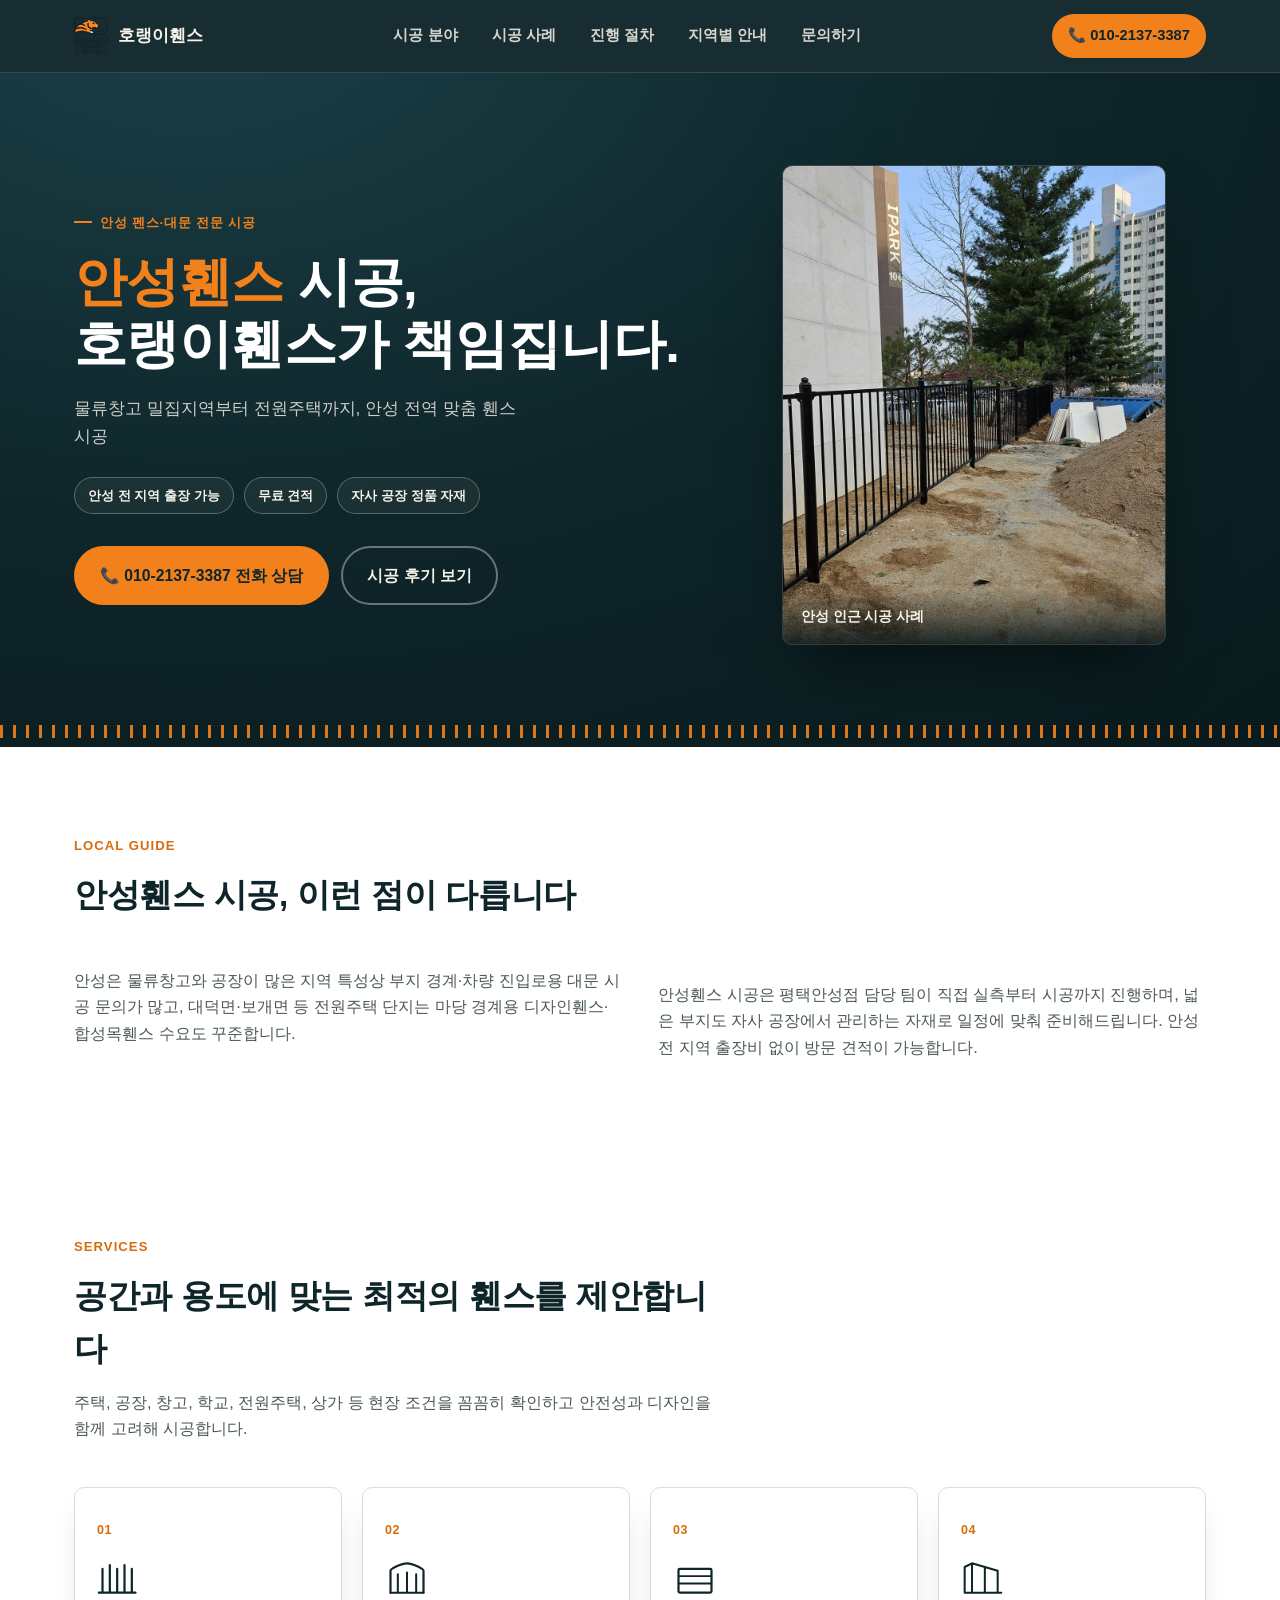
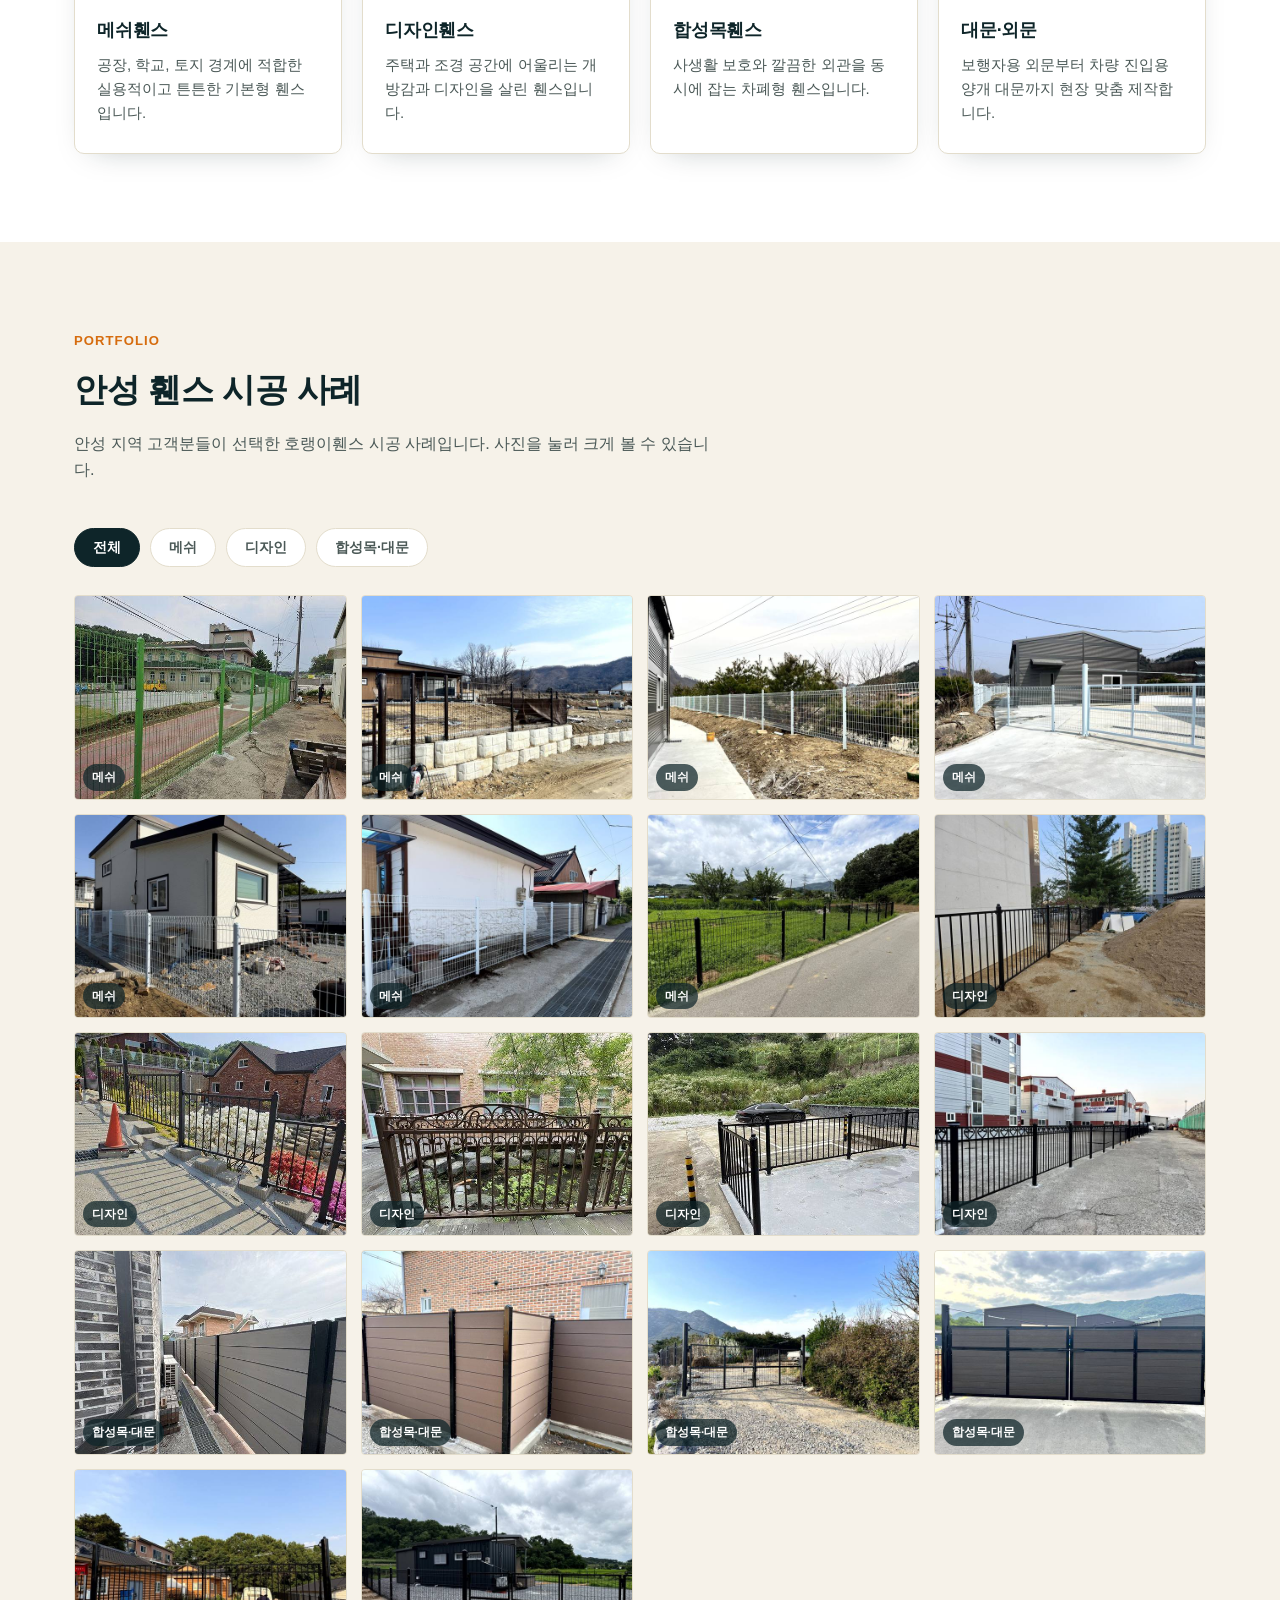
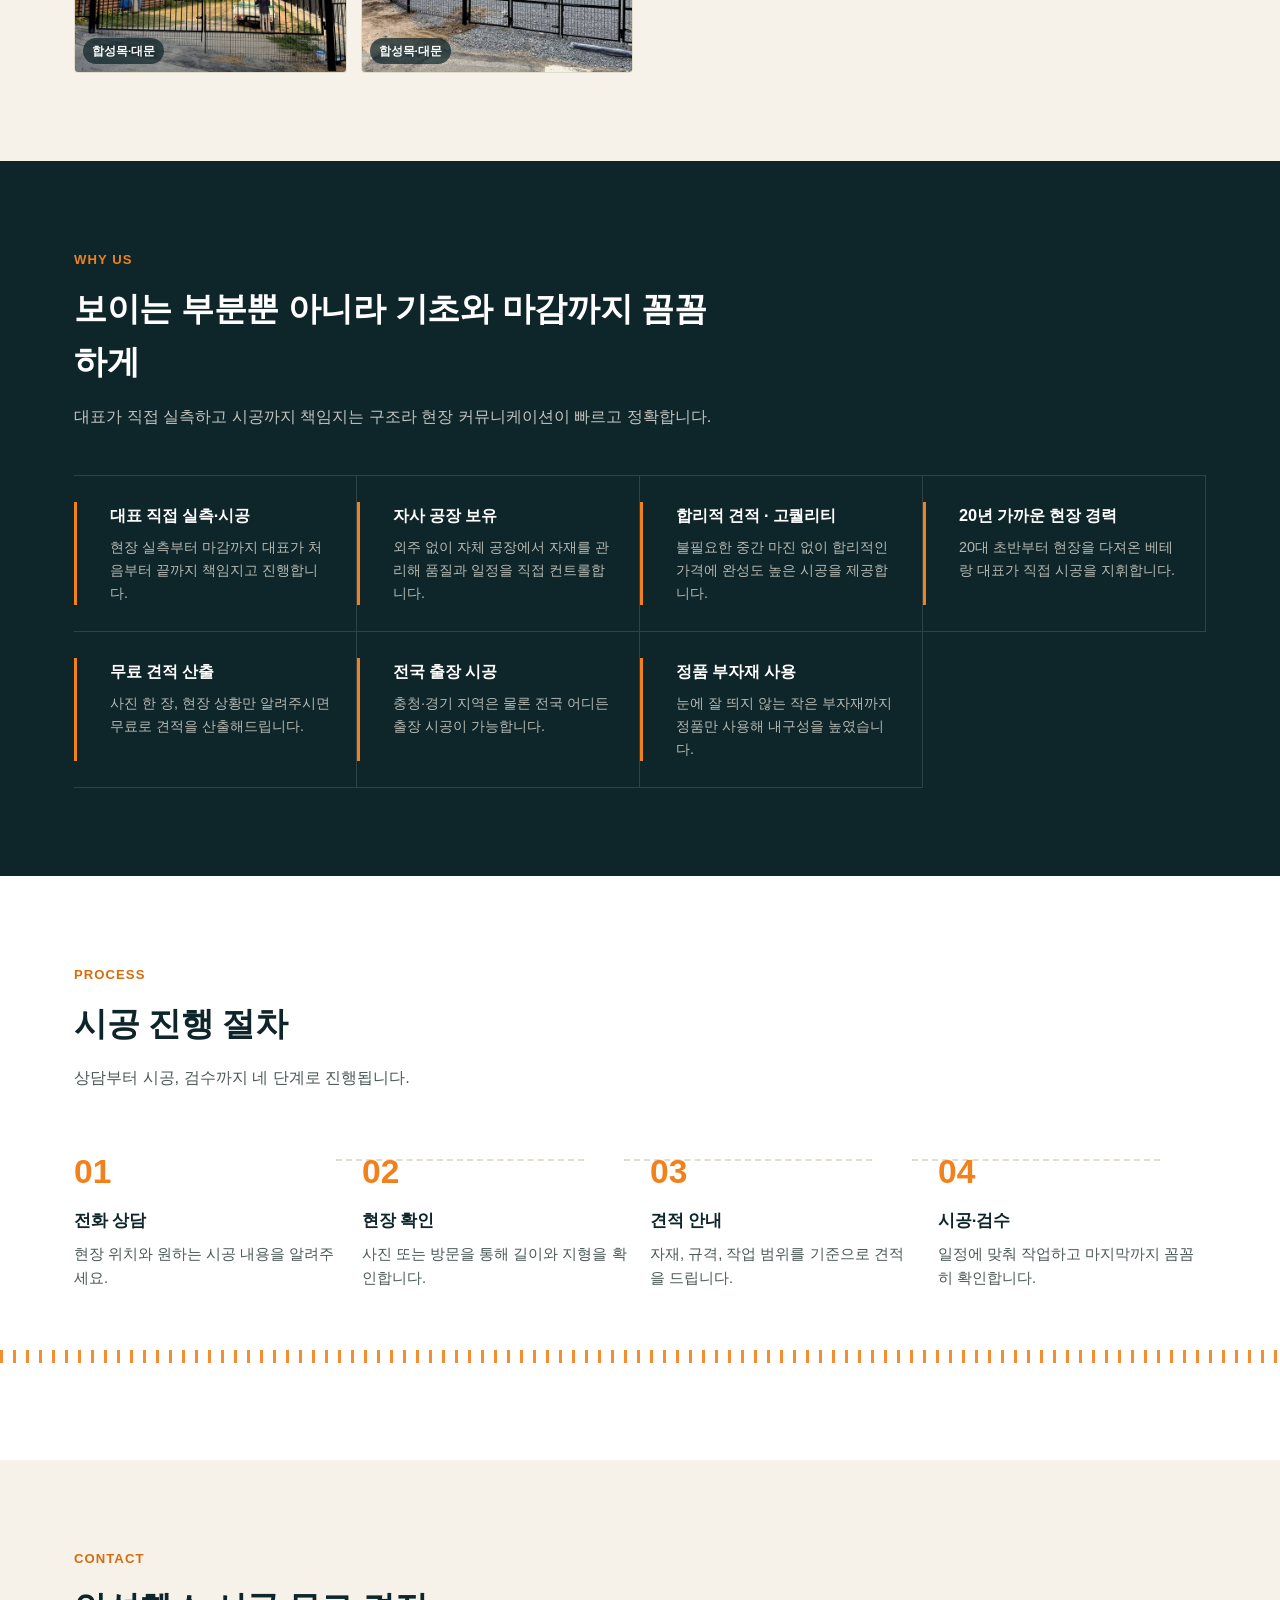
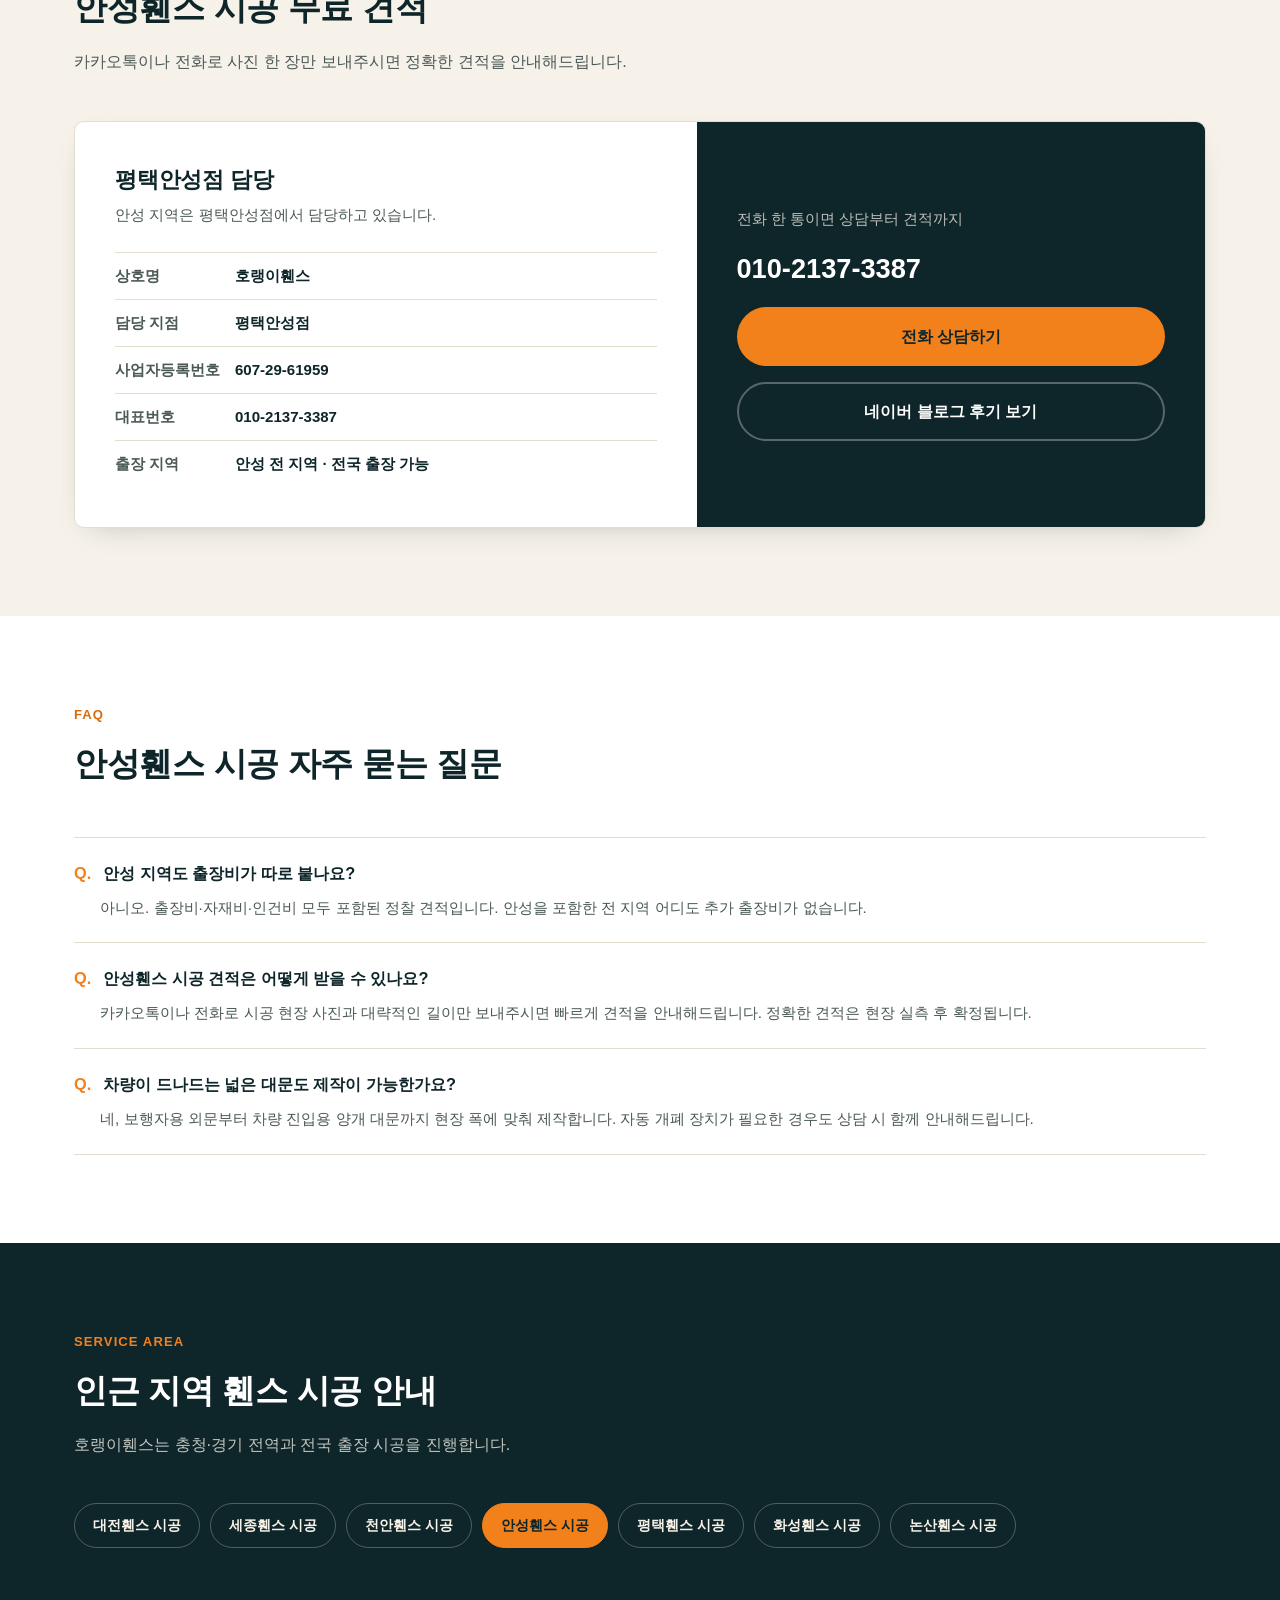
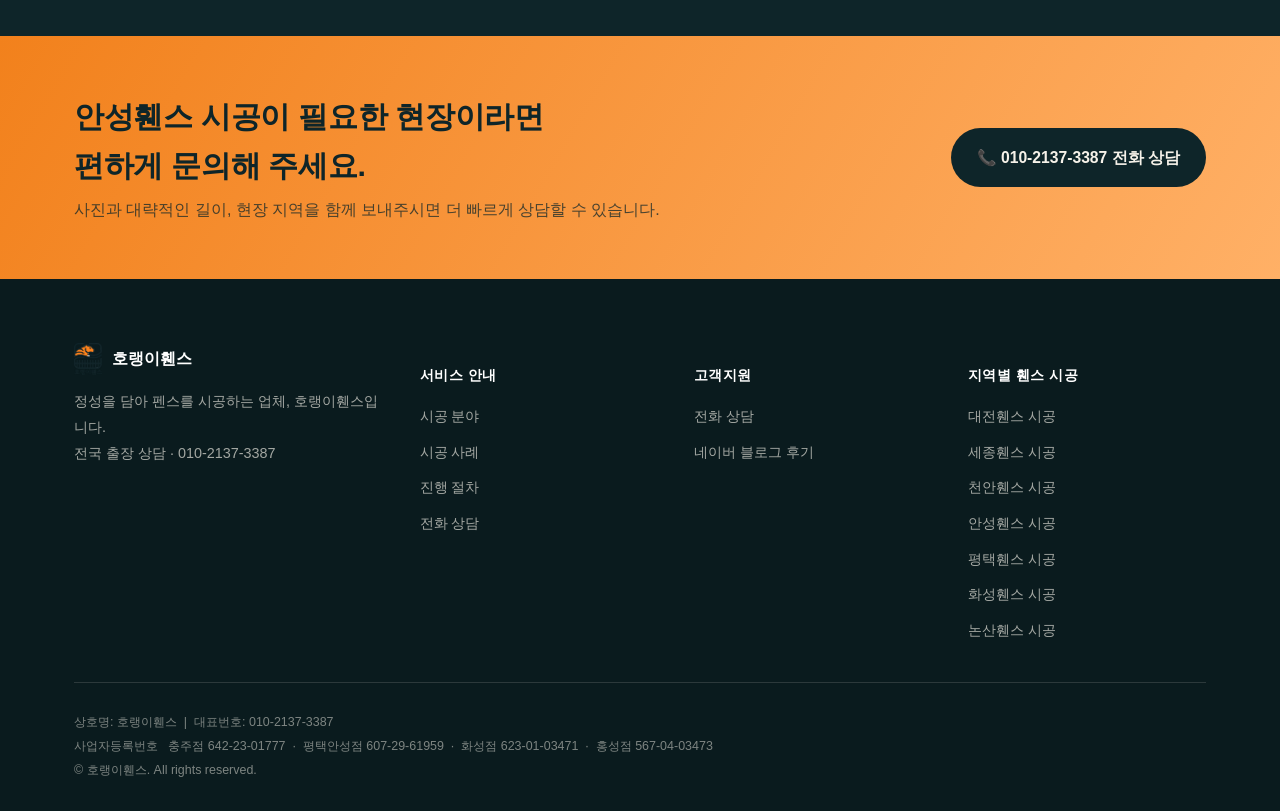
==== commit c01cd069: "Add files via upload" ====
--- a/anseong.html
+++ b/anseong.html
@@ -6,23 +6,29 @@
 <title>안성휀스 시공 | 안성 펜스·대문 전문 호랭이휀스</title>
 <meta name="description" content="안성휀스 전문 호랭이휀스입니다. 안성 전 지역 메쉬휀스·디자인휀스·합성목휀스·대문 시공, 무료 견적, 전국 출장 가능. 물류창고 밀집지역부터 전원주택까지, 안성 전역 맞춤 휀스 시공">
 <meta name="keywords" content="안성휀스,안성펜스,안성휀스시공,안성대문시공,메쉬휀스,디자인휀스,합성목휀스">
-<link rel="canonical" href="anseong.html">
+<link rel="icon" href="favicon.ico" sizes="any">
+<link rel="icon" type="image/png" href="favicon.png" sizes="512x512">
+<link rel="apple-touch-icon" href="favicon.png">
+<link rel="canonical" href="https://horangfence.wngkgus.workers.dev/anseong.html">
 <meta property="og:type" content="website">
 <meta property="og:title" content="안성휀스 시공 | 안성 펜스·대문 전문 호랭이휀스">
 <meta property="og:description" content="안성휀스 전문 호랭이휀스입니다. 안성 전 지역 메쉬휀스·디자인휀스·합성목휀스·대문 시공, 무료 견적, 전국 출장 가능. 물류창고 밀집지역부터 전원주택까지, 안성 전역 맞춤 휀스 시공">
-<meta property="og:image" content="assets/work/work-01.jpg">
+<meta property="og:image" content="https://horangfence.wngkgus.workers.dev/assets/work/work-01.jpg">
+<meta property="og:url" content="https://horangfence.wngkgus.workers.dev/anseong.html">
+<meta property="og:site_name" content="호랭이휀스">
 <meta property="og:locale" content="ko_KR">
+<meta name="application-name" content="호랭이휀스">
 <meta name="theme-color" content="#0E2529">
 <link rel="stylesheet" href="css/style.css">
 <script type="application/ld+json">
 {
   "@context": "https://schema.org",
   "@type": "HomeAndConstructionBusiness",
-  "name": "호랭이휀스 안성점",
-  "image": "assets/logo.png",
+  "name": "호랭이휀스",
+  "image": "https://horangfence.wngkgus.workers.dev/assets/logo.png",
   "telephone": "010-2137-3387",
   "areaServed": "안성",
-  "url": "anseong.html",
+  "url": "https://horangfence.wngkgus.workers.dev/anseong.html",
   "taxID": "607-29-61959"
 }
 </script>
@@ -48,7 +54,7 @@
   <div class="container hero-inner">
     <div>
       <span class="eyebrow">안성 펜스·대문 전문 시공</span>
-      <h1><em>안성휀스</em> 시공,<br>호랭이휀스이 책임집니다.</h1>
+      <h1><em>안성휀스</em> 시공,<br>호랭이휀스가 책임집니다.</h1>
       <p class="lead">물류창고 밀집지역부터 전원주택까지, 안성 전역 맞춤 휀스 시공</p>
       <div class="hero-badges">
         <span class="badge">안성 전 지역 출장 가능</span>
@@ -329,7 +335,7 @@
     <div class="section-head">
       <span class="kicker">Service Area</span>
       <h2>인근 지역 휀스 시공 안내</h2>
-      <p>호랭이휀스은 충청·경기 전역과 전국 출장 시공을 진행합니다.</p>
+      <p>호랭이휀스는 충청·경기 전역과 전국 출장 시공을 진행합니다.</p>
     </div>
     <div class="related-cities">
         <a class="" href="daejeon.html">대전휀스 시공</a>
--- a/css/style.css
+++ b/css/style.css
@@ -126,6 +126,13 @@
   font-size: clamp(2.1rem, 4.2vw, 3.3rem);
   line-height:1.18;
   color:#fff;
+}
+.hero-brand{
+  display:block;
+  margin-bottom:.25em;
+  color:var(--orange);
+  font-size:.48em;
+  letter-spacing:0;
 }
 .hero h1 em{ font-style:normal; color: var(--orange); }
 .hero p.lead{
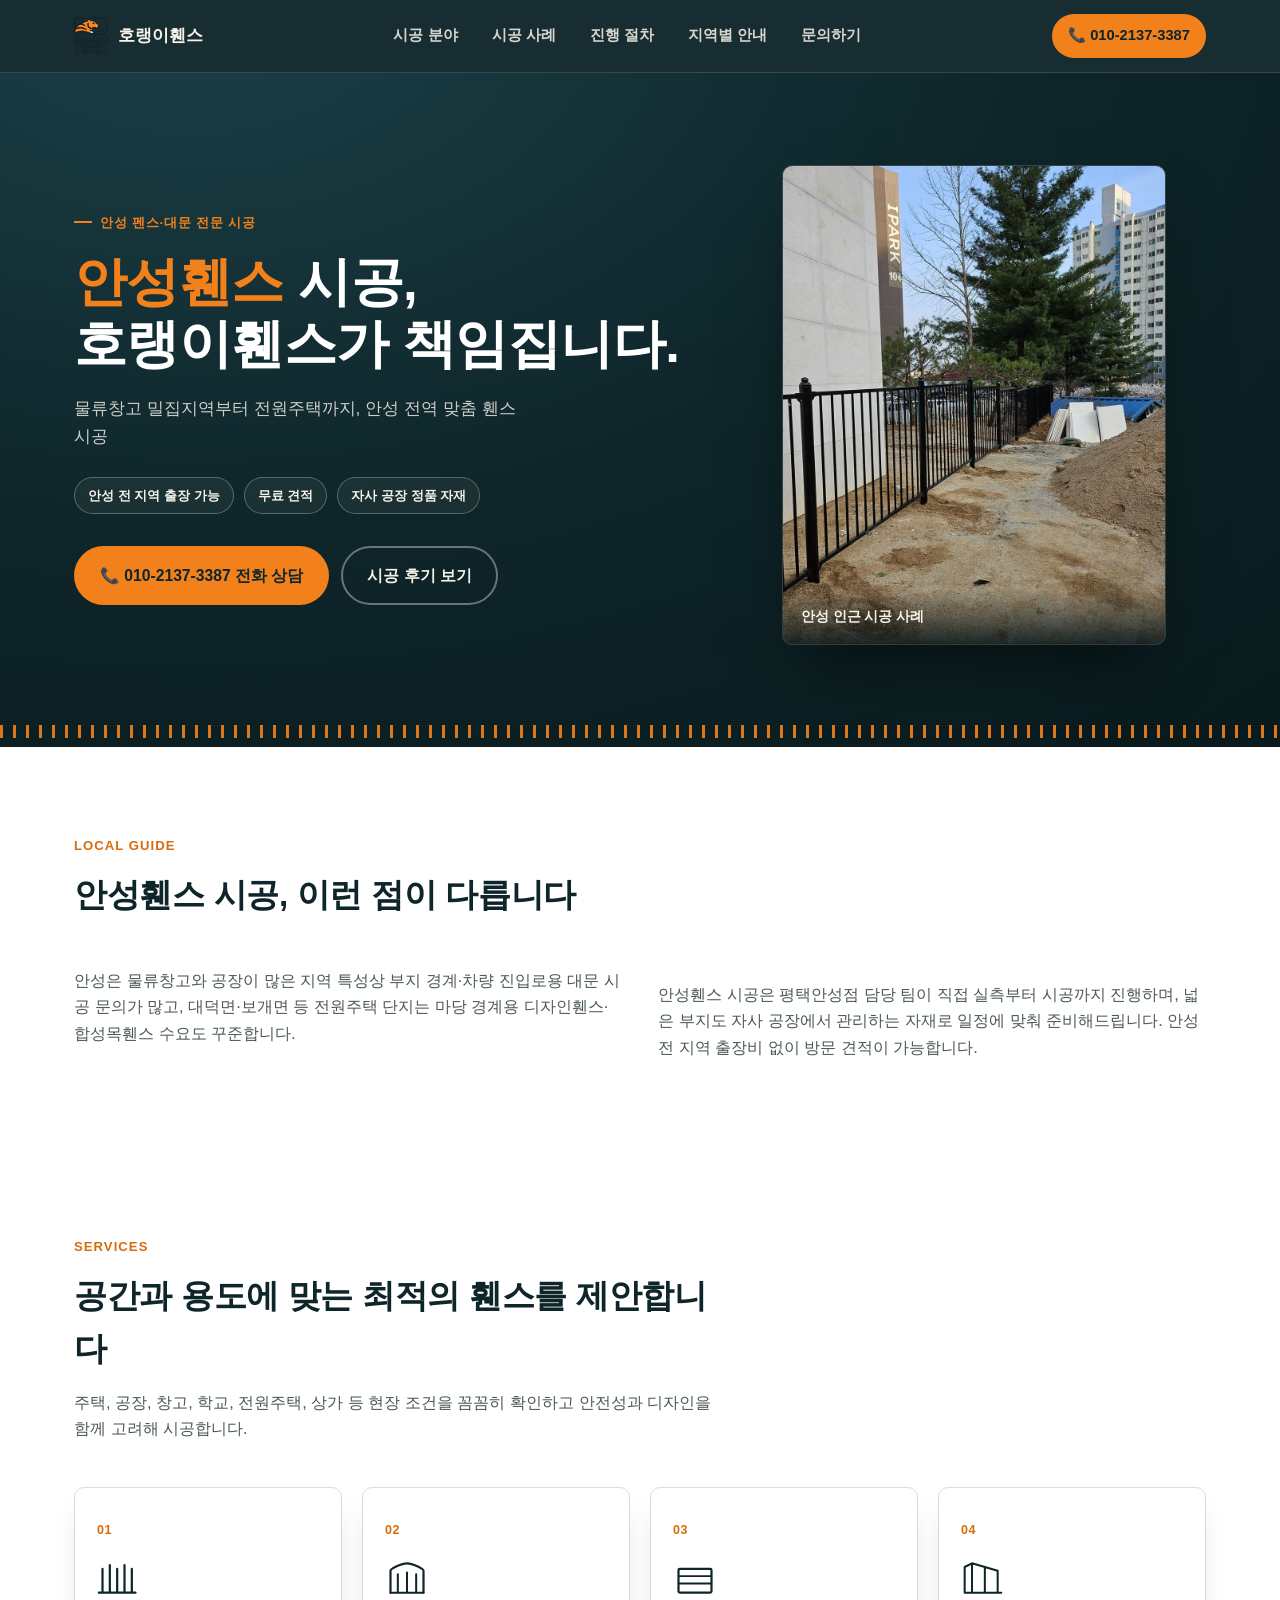
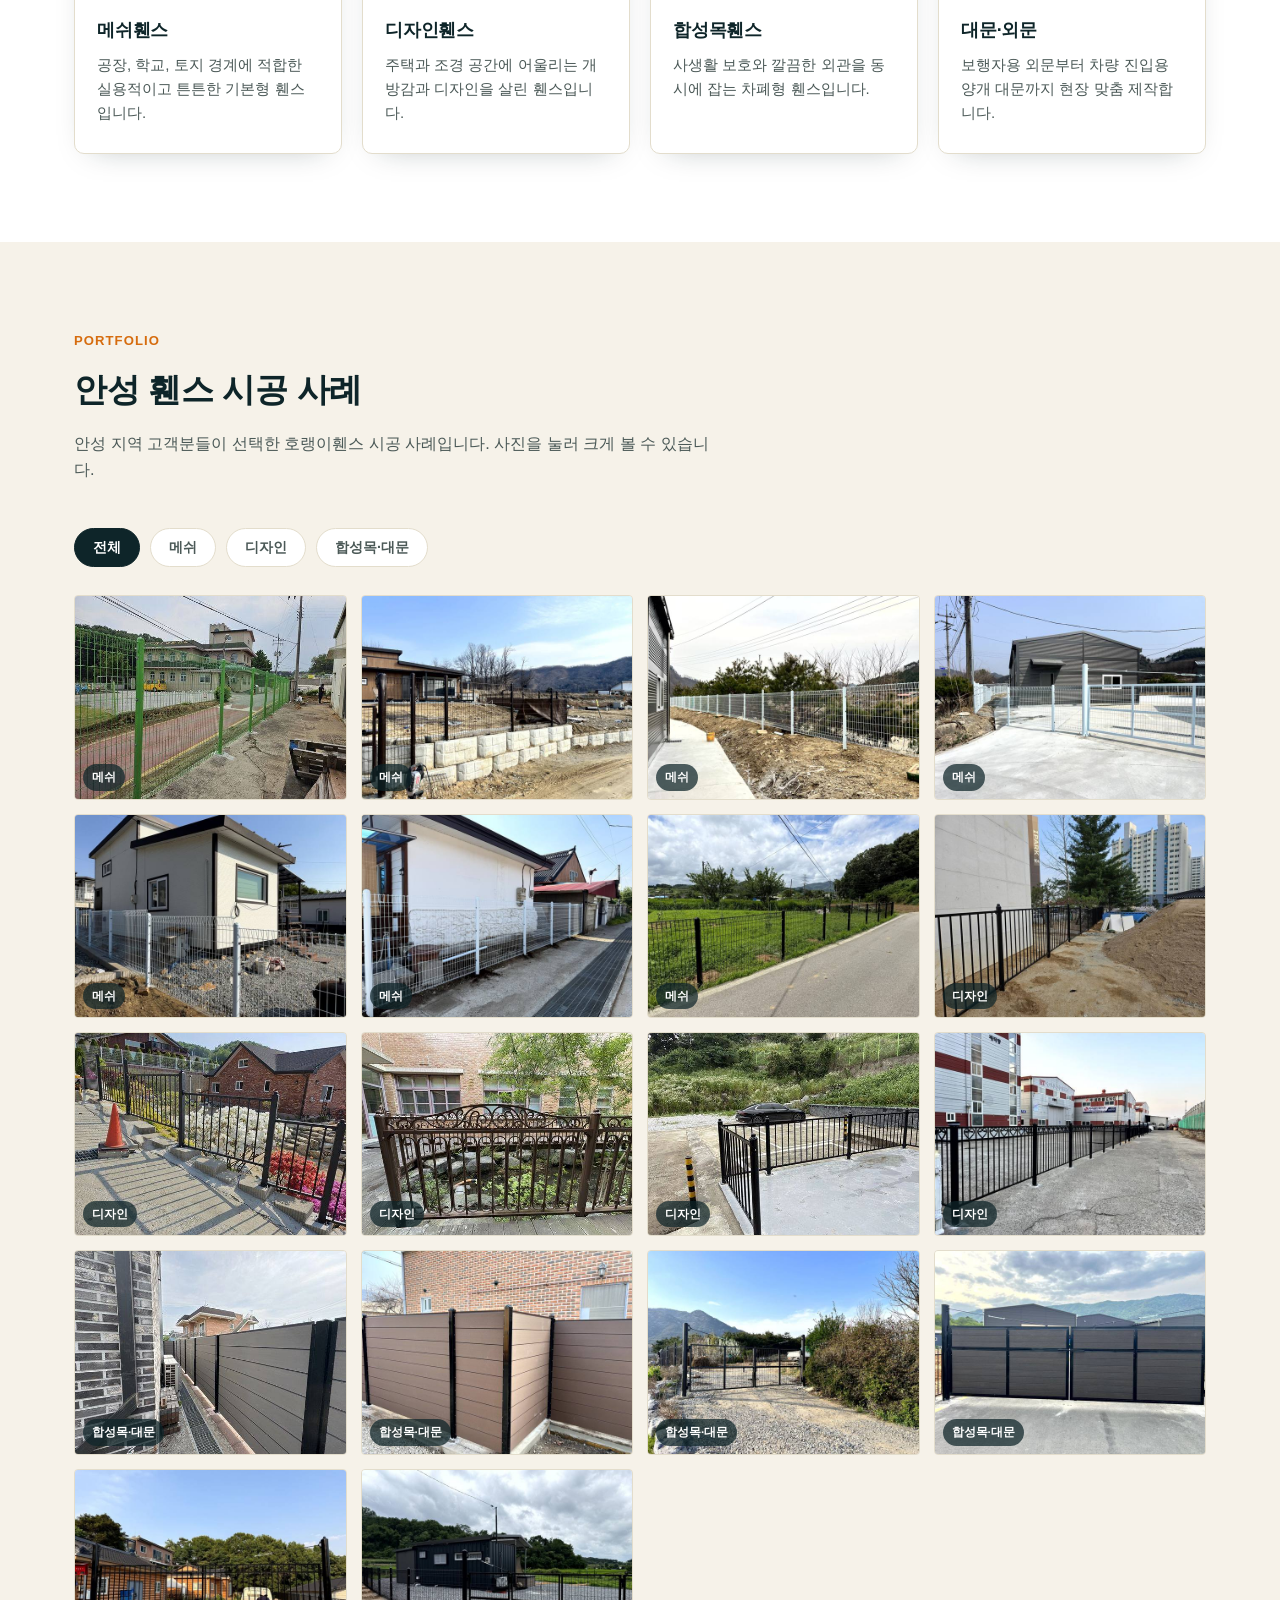
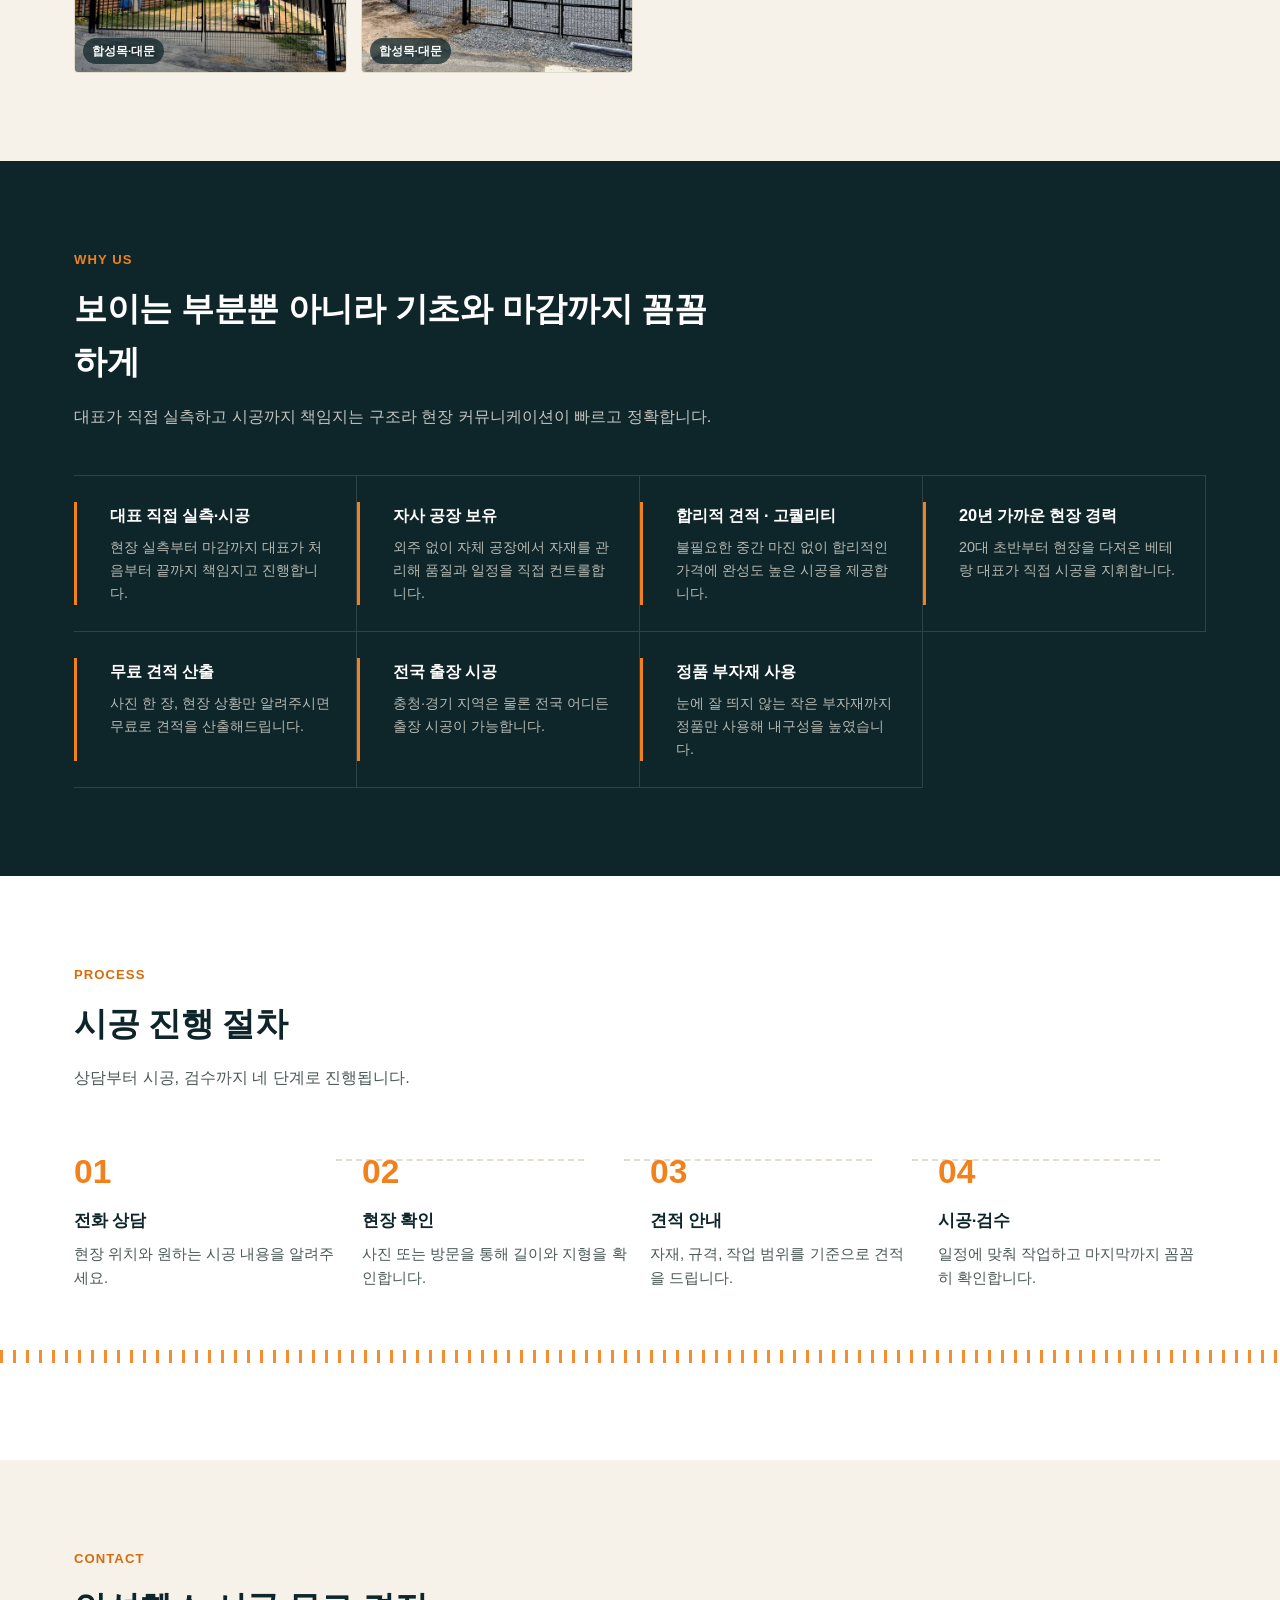
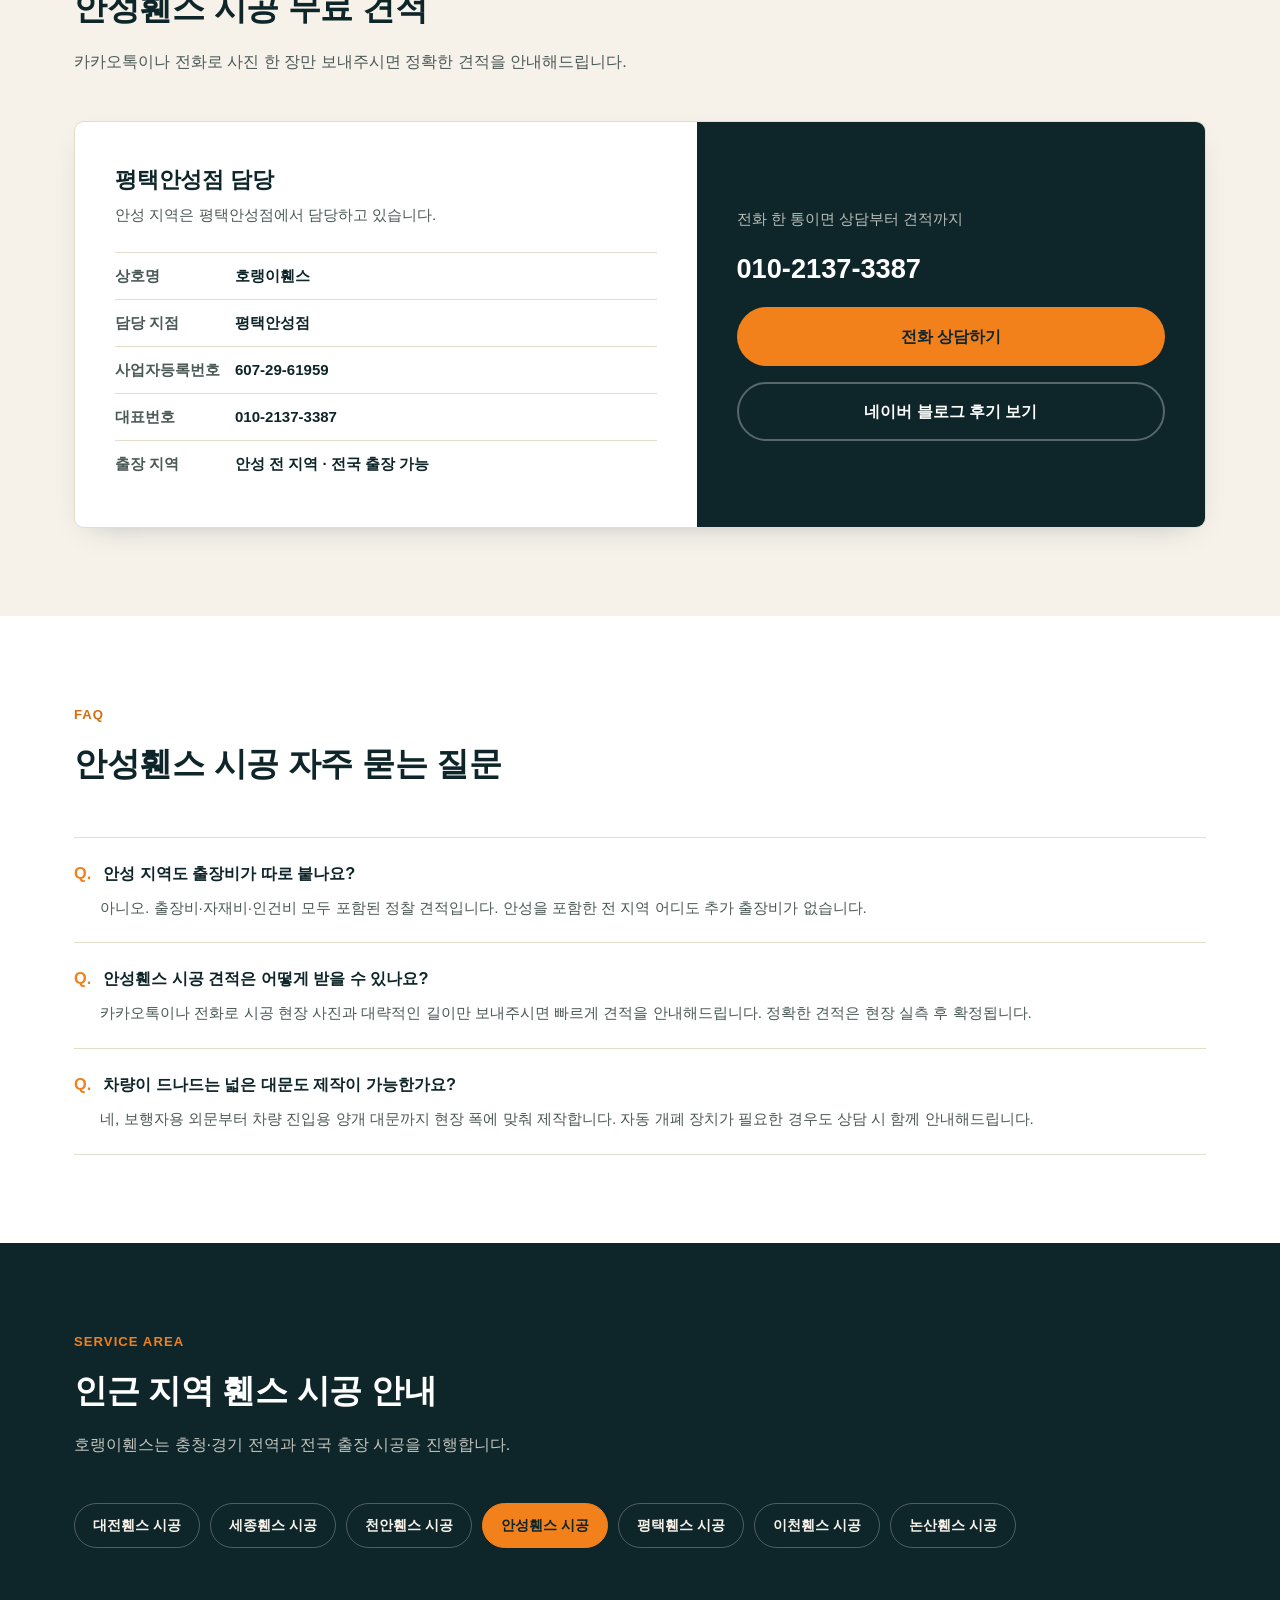
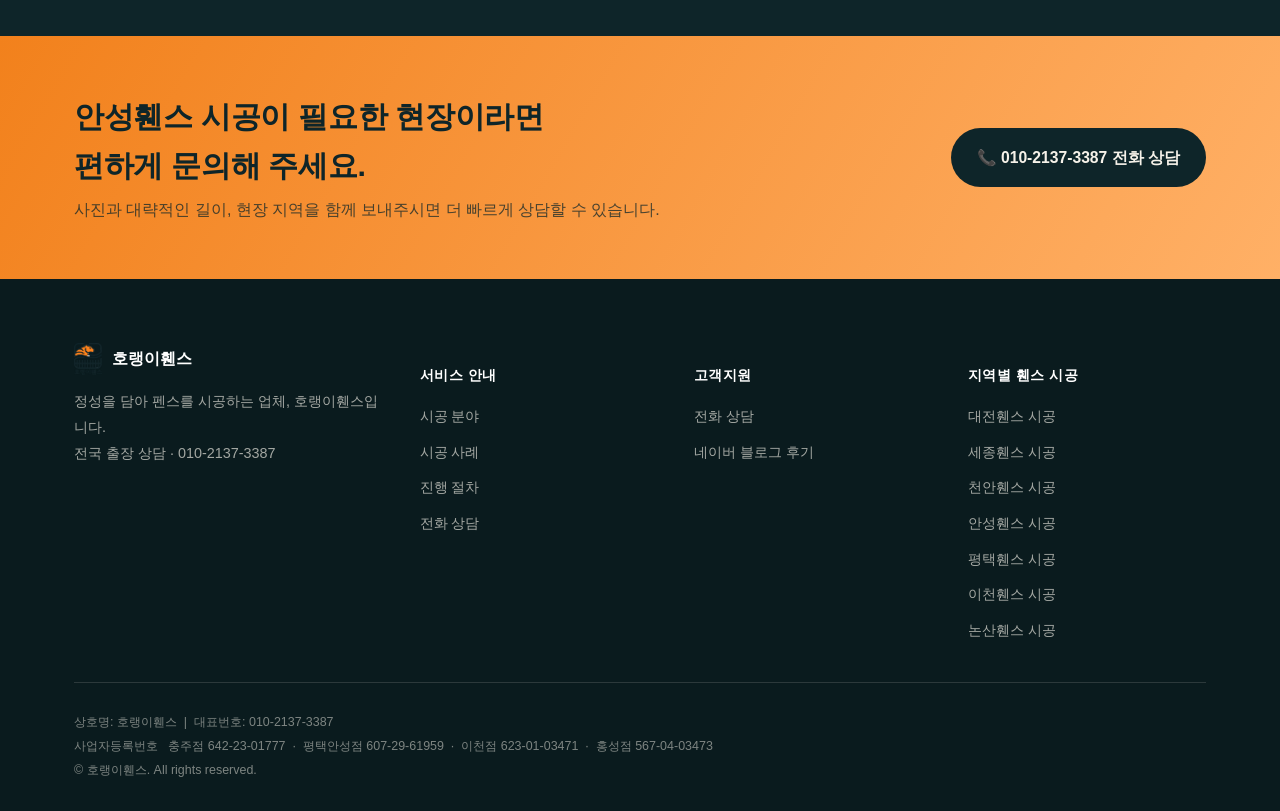
==== commit 4ac71ffc: "Add files via upload" ====
--- a/anseong.html
+++ b/anseong.html
@@ -343,7 +343,7 @@
         <a class="" href="cheonan.html">천안휀스 시공</a>
         <a class="current" href="anseong.html">안성휀스 시공</a>
         <a class="" href="pyeongtaek.html">평택휀스 시공</a>
-        <a class="" href="hwaseong.html">화성휀스 시공</a>
+        <a class="" href="icheon.html">이천휀스 시공</a>
         <a class="" href="nonsan.html">논산휀스 시공</a>
         
     </div>
@@ -389,7 +389,7 @@
         <li><a href="cheonan.html">천안휀스 시공</a></li>
         <li><a href="anseong.html">안성휀스 시공</a></li>
         <li><a href="pyeongtaek.html">평택휀스 시공</a></li>
-        <li><a href="hwaseong.html">화성휀스 시공</a></li>
+        <li><a href="icheon.html">이천휀스 시공</a></li>
         <li><a href="nonsan.html">논산휀스 시공</a></li>
         </ul>
       </div>
@@ -399,7 +399,7 @@
         상호명: 호랭이휀스 &nbsp;|&nbsp; 대표번호: 010-2137-3387<br>
         사업자등록번호 &nbsp; 충주점 642-23-01777 &nbsp;·&nbsp;
         평택안성점 607-29-61959 &nbsp;·&nbsp;
-        화성점 623-01-03471 &nbsp;·&nbsp;
+        이천점 623-01-03471 &nbsp;·&nbsp;
         홍성점 567-04-03473<br>
         © 호랭이휀스. All rights reserved.
       </div>
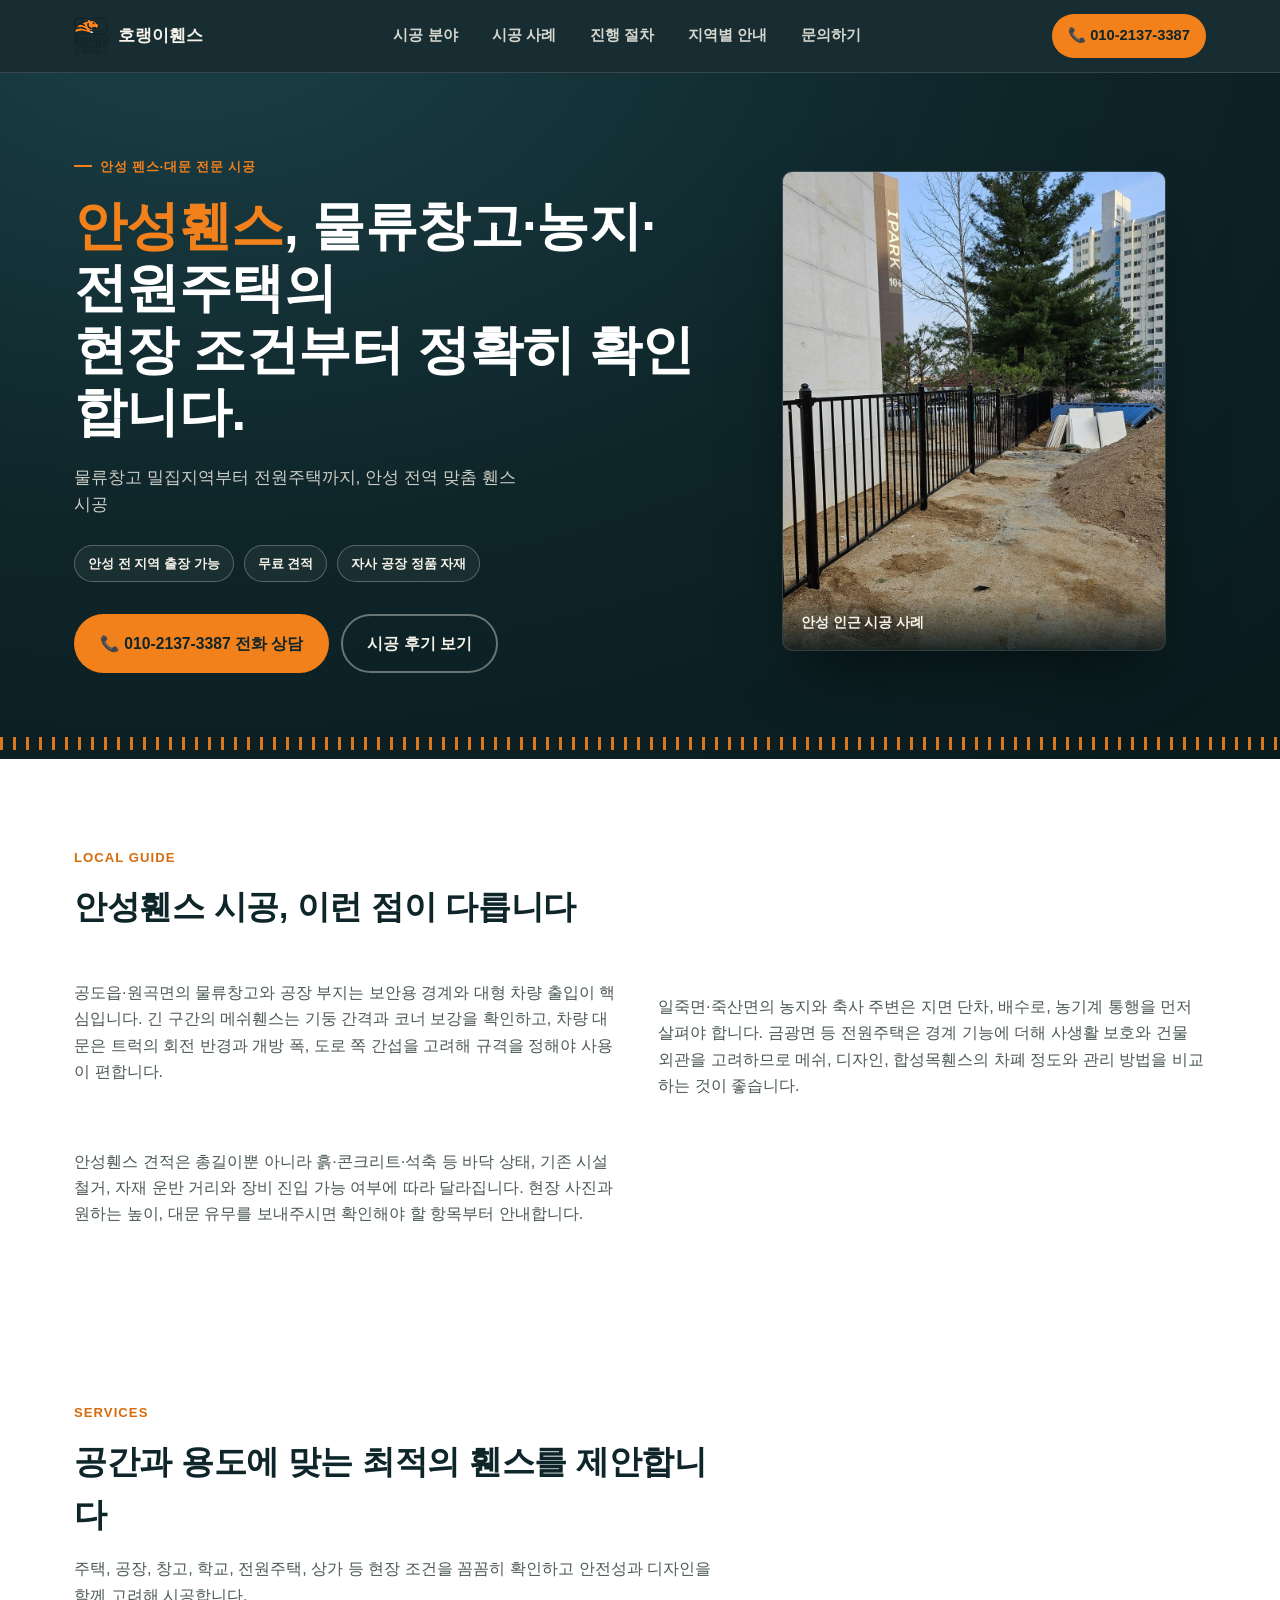
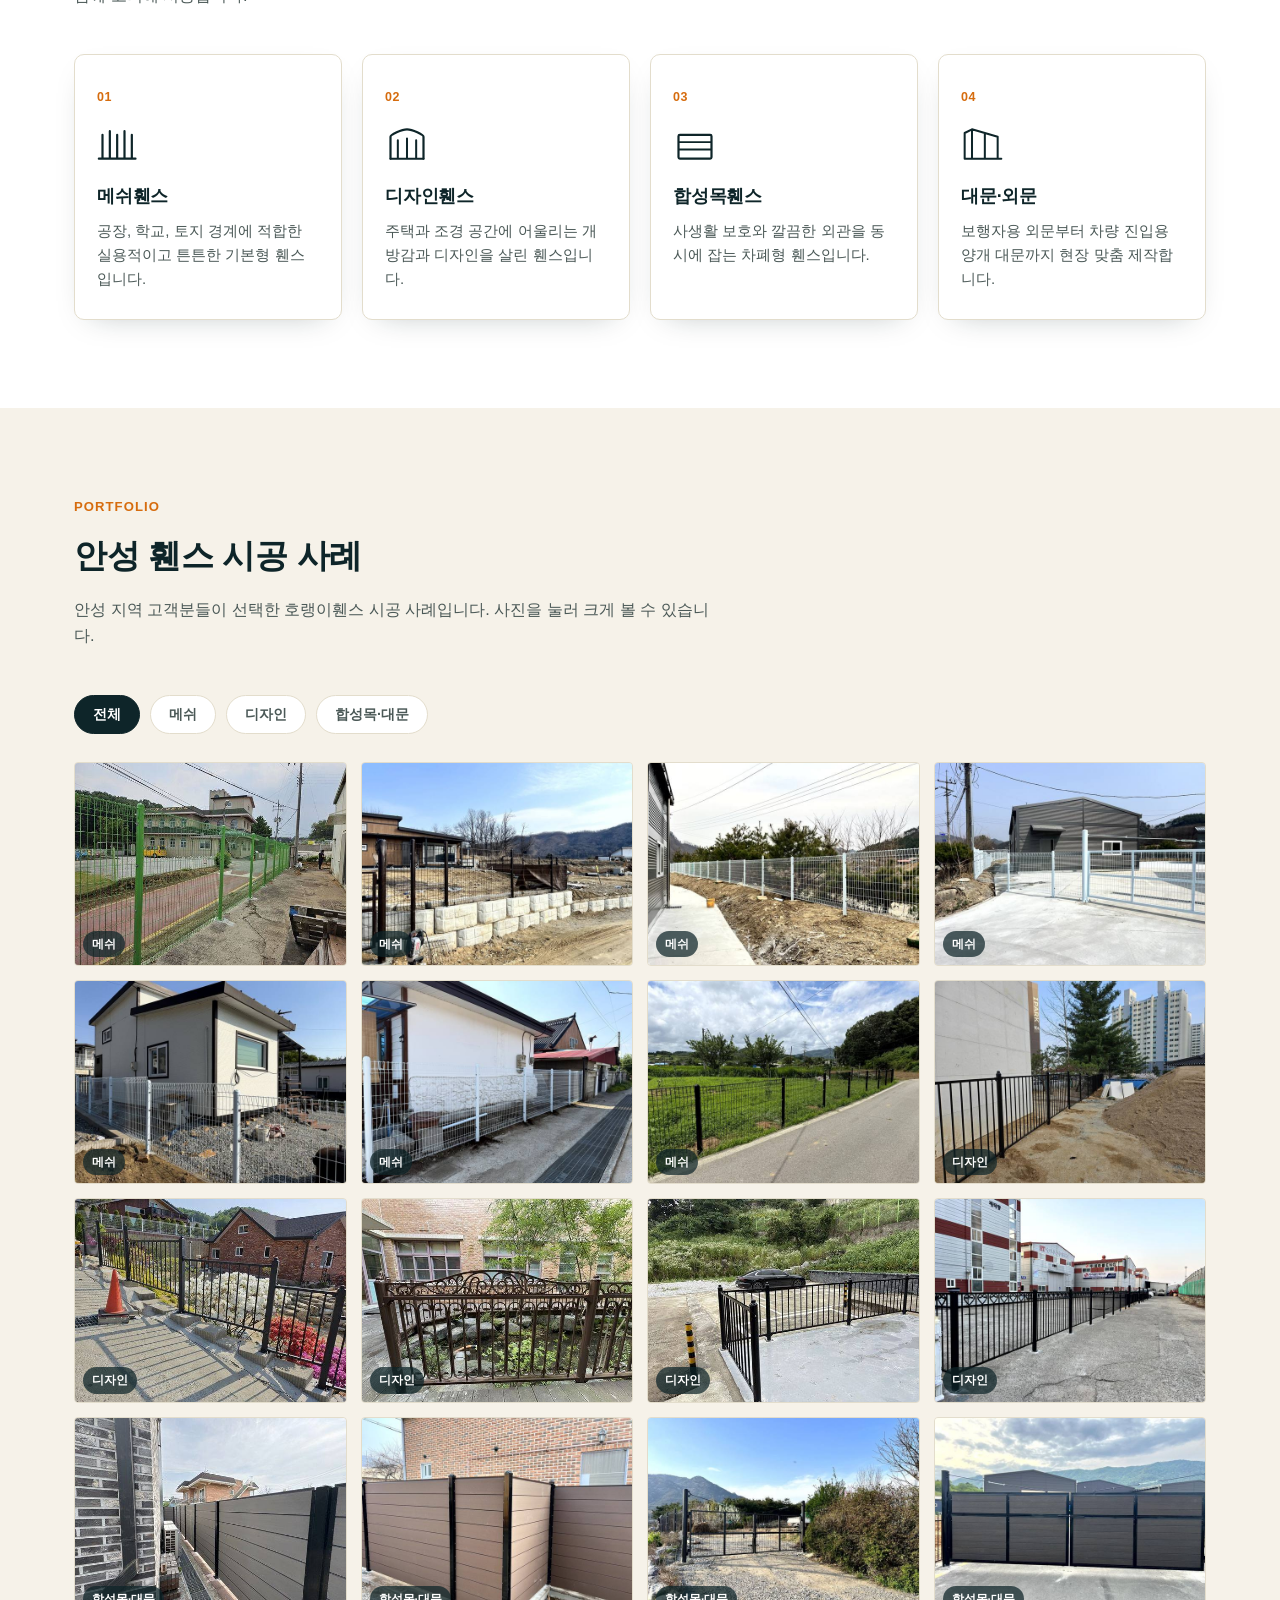
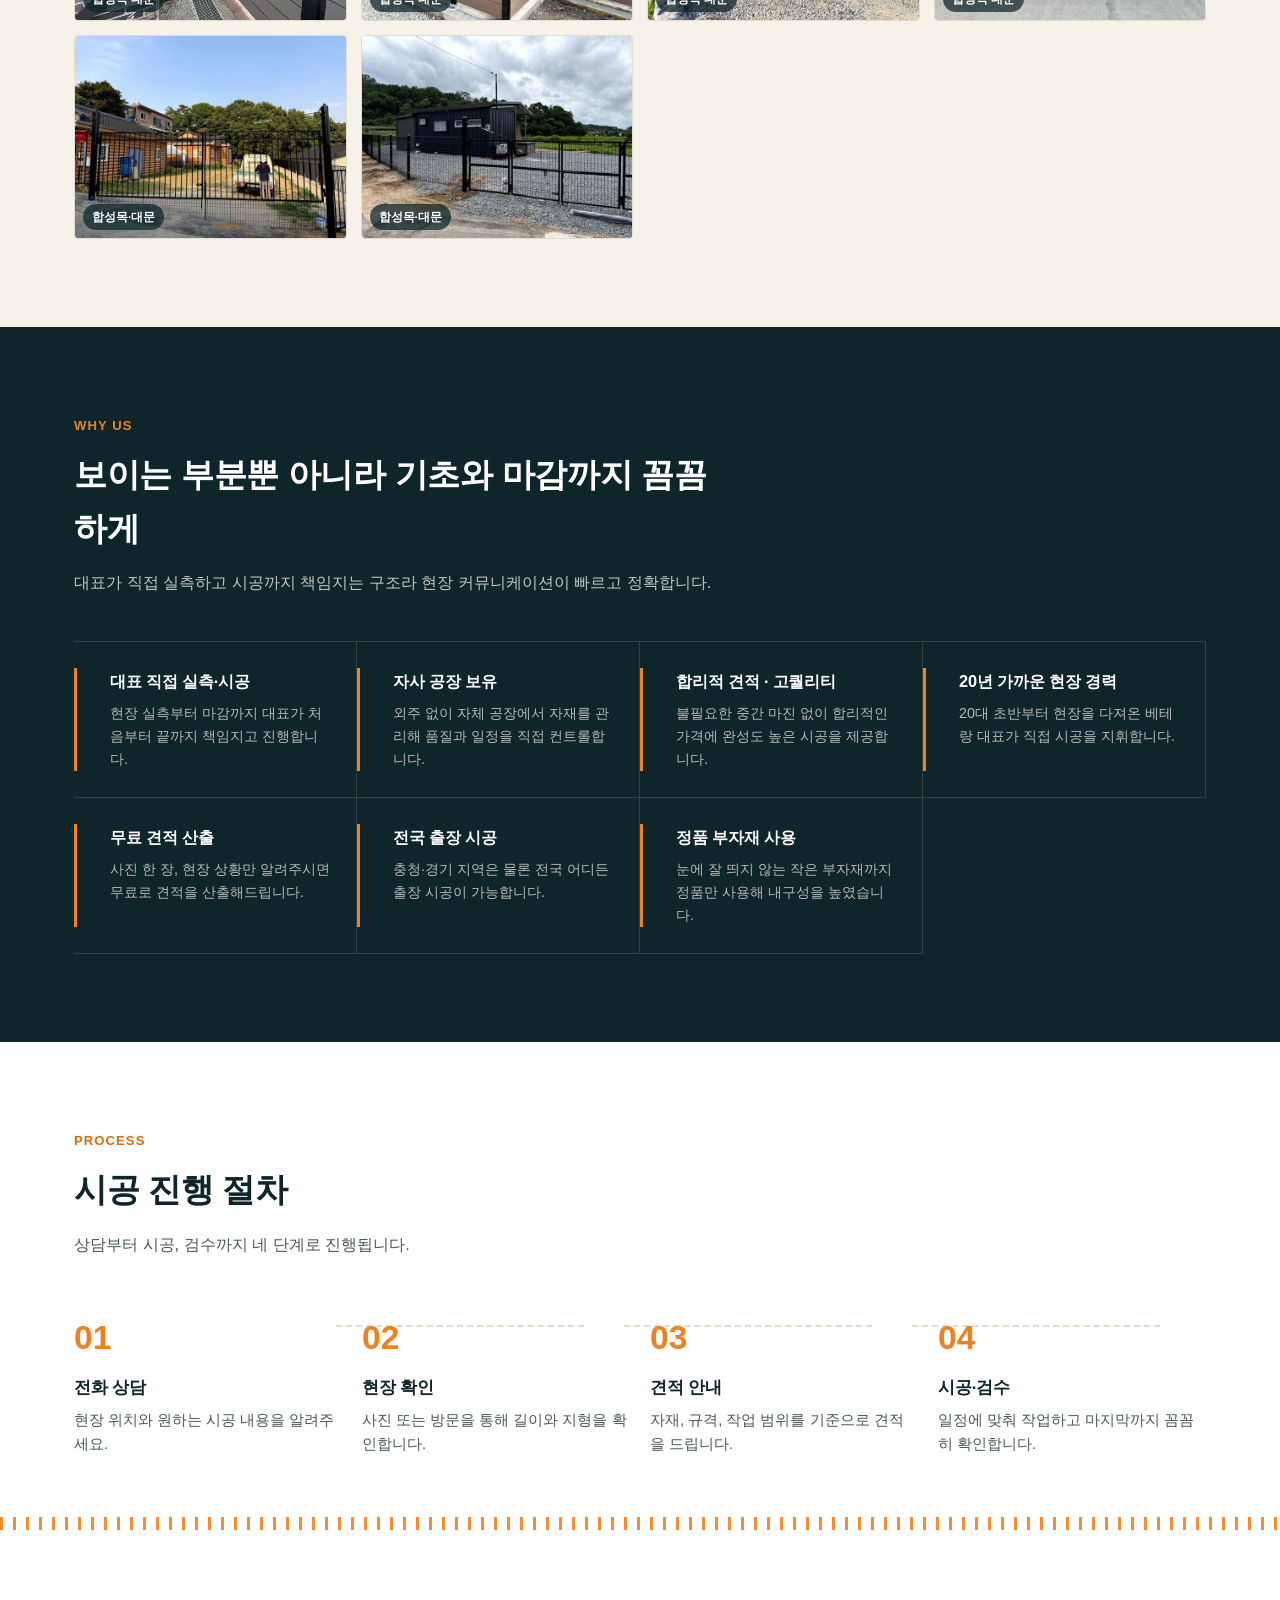
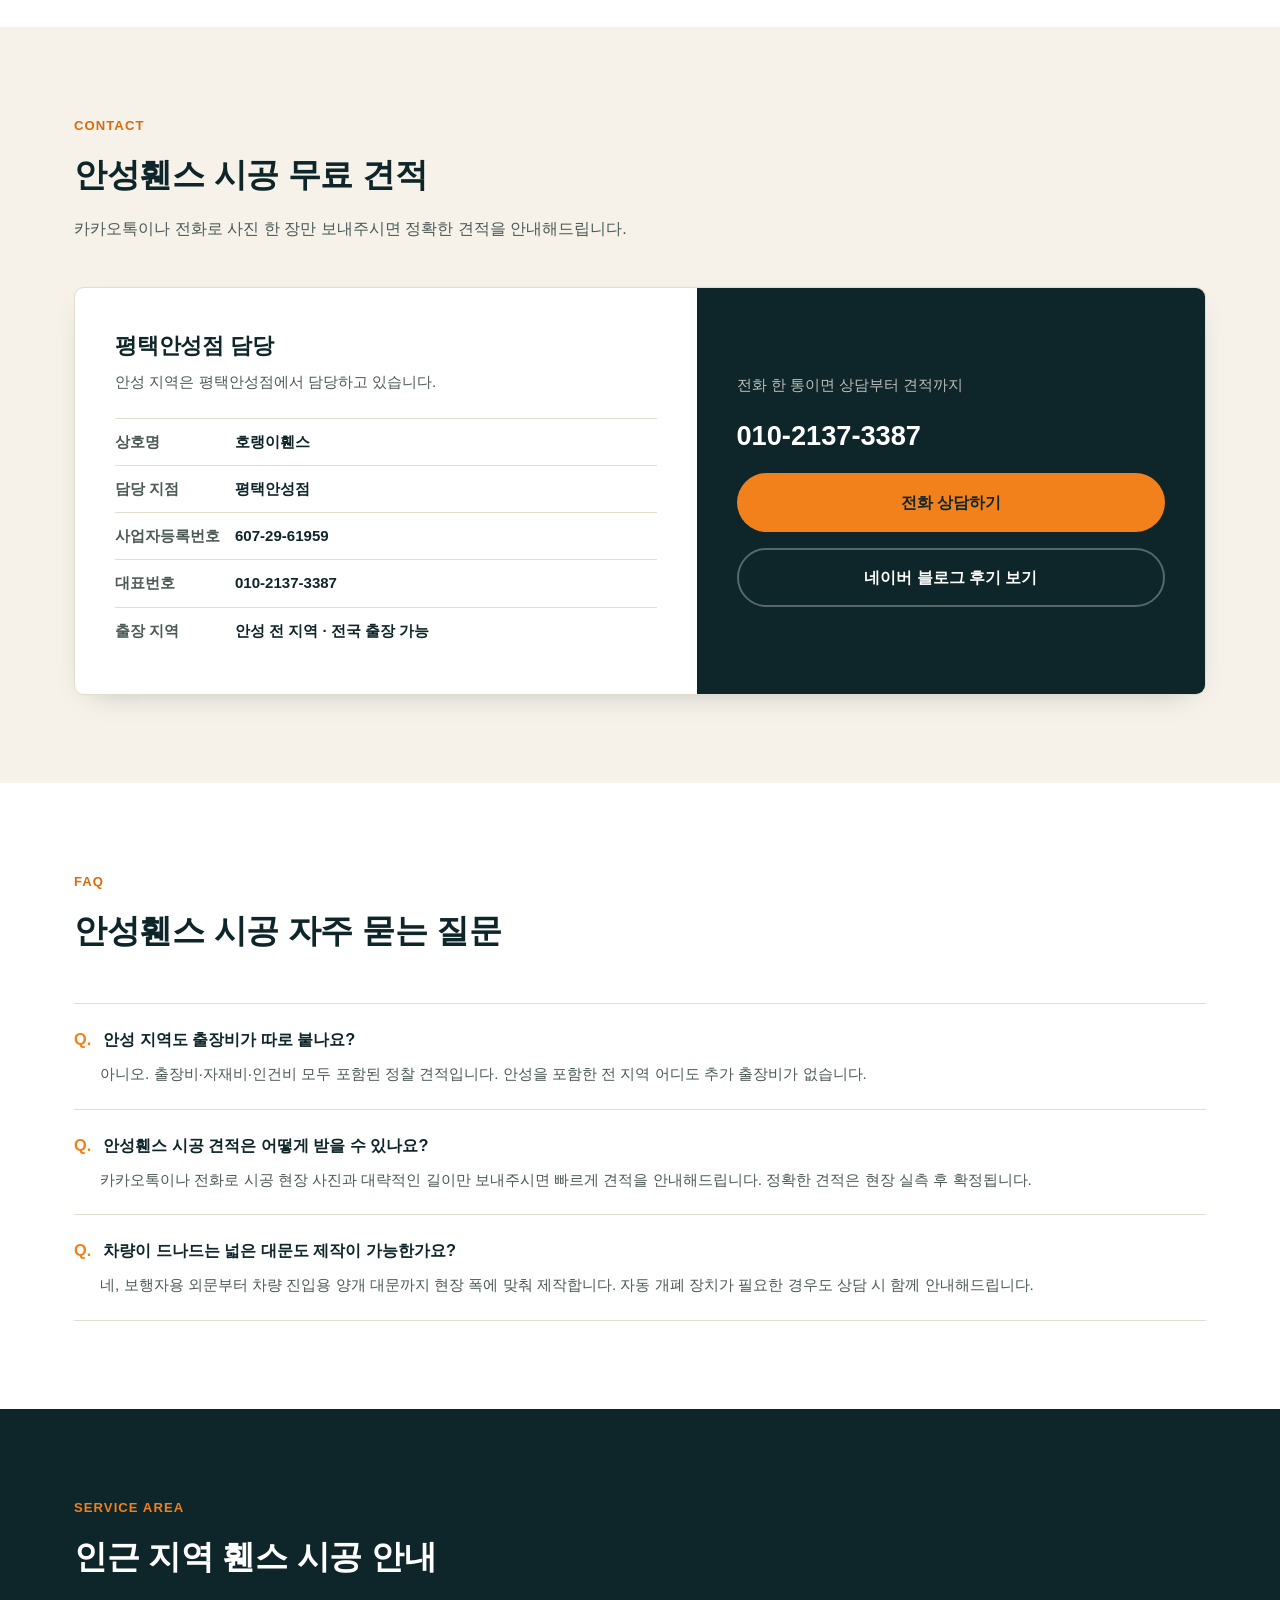
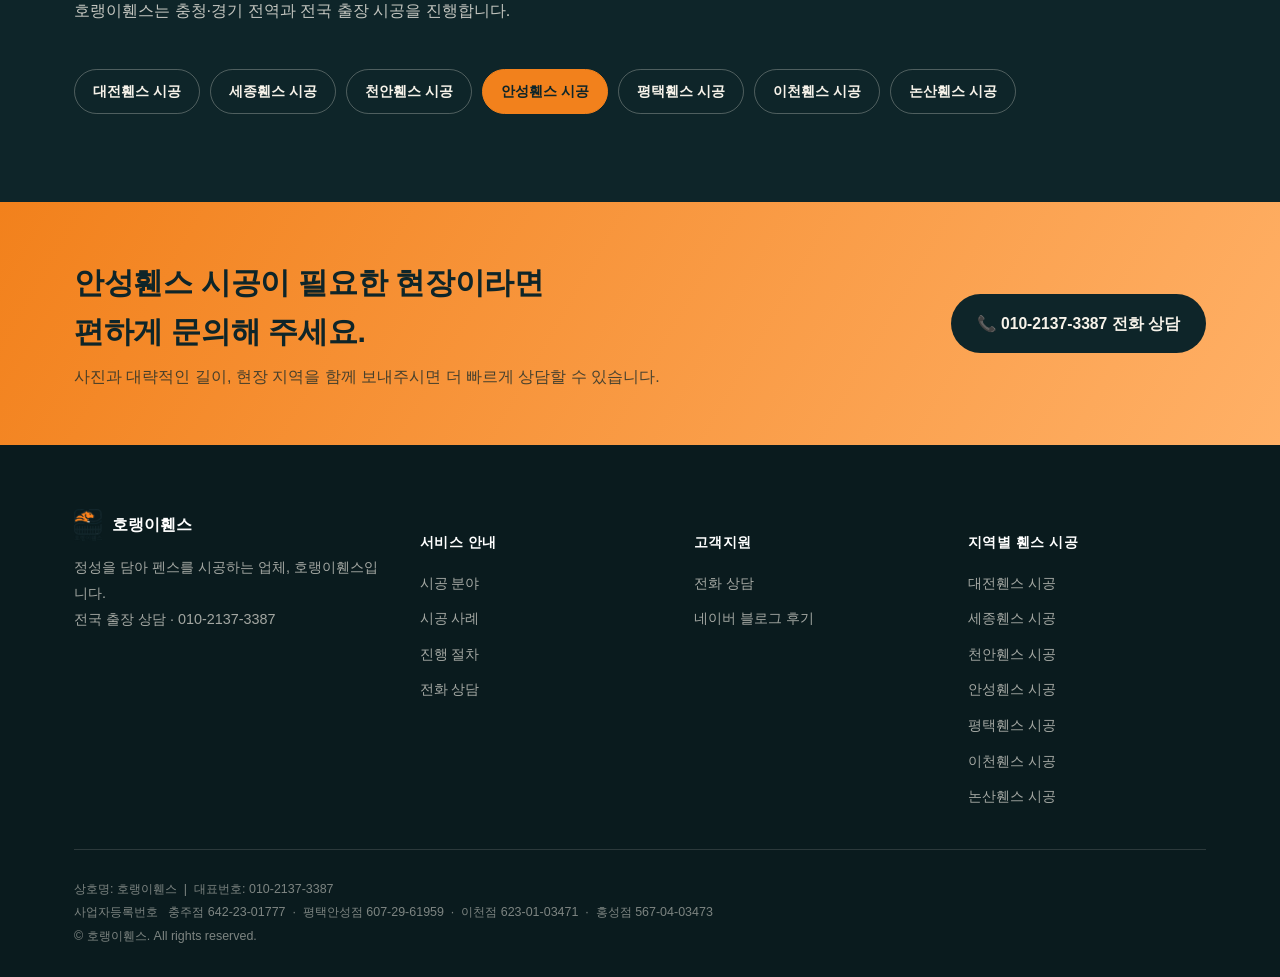
==== commit d523e4b1: "Improve local SEO for Cheonan Anseong and Sejong" ====
--- a/anseong.html
+++ b/anseong.html
@@ -4,7 +4,7 @@
 <meta charset="UTF-8">
 <meta name="viewport" content="width=device-width, initial-scale=1.0">
 <title>안성휀스 시공 | 안성 펜스·대문 전문 호랭이휀스</title>
-<meta name="description" content="안성휀스 전문 호랭이휀스입니다. 안성 전 지역 메쉬휀스·디자인휀스·합성목휀스·대문 시공, 무료 견적, 전국 출장 가능. 물류창고 밀집지역부터 전원주택까지, 안성 전역 맞춤 휀스 시공">
+<meta name="description" content="안성휀스 시공 상담. 공도읍 물류창고·공장과 죽산·일죽 농지, 금광면 전원주택에 맞는 메쉬휀스, 합성목휀스와 차량 대문을 안내합니다. 010-2137-3387">
 <meta name="keywords" content="안성휀스,안성펜스,안성휀스시공,안성대문시공,메쉬휀스,디자인휀스,합성목휀스">
 <link rel="icon" href="favicon.ico" sizes="any">
 <link rel="icon" type="image/png" href="favicon.png" sizes="512x512">
@@ -12,7 +12,7 @@
 <link rel="canonical" href="https://horangfence.wngkgus.workers.dev/anseong.html">
 <meta property="og:type" content="website">
 <meta property="og:title" content="안성휀스 시공 | 안성 펜스·대문 전문 호랭이휀스">
-<meta property="og:description" content="안성휀스 전문 호랭이휀스입니다. 안성 전 지역 메쉬휀스·디자인휀스·합성목휀스·대문 시공, 무료 견적, 전국 출장 가능. 물류창고 밀집지역부터 전원주택까지, 안성 전역 맞춤 휀스 시공">
+<meta property="og:description" content="안성 공도읍 물류창고·공장부터 죽산·일죽 농지와 전원주택까지 현장에 맞춘 휀스 시공 상담">
 <meta property="og:image" content="https://horangfence.wngkgus.workers.dev/assets/work/work-01.jpg">
 <meta property="og:url" content="https://horangfence.wngkgus.workers.dev/anseong.html">
 <meta property="og:site_name" content="호랭이휀스">
@@ -27,10 +27,14 @@
   "name": "호랭이휀스",
   "image": "https://horangfence.wngkgus.workers.dev/assets/logo.png",
   "telephone": "010-2137-3387",
-  "areaServed": "안성",
+  "areaServed": [{"@type":"City","name":"안성시"},{"@type":"AdministrativeArea","name":"경기도"}],
+  "serviceType": ["메쉬휀스 시공","디자인휀스 시공","합성목휀스 시공","대문 제작·시공"],
   "url": "https://horangfence.wngkgus.workers.dev/anseong.html",
   "taxID": "607-29-61959"
 }
+</script>
+<script type="application/ld+json">
+{"@context":"https://schema.org","@type":"FAQPage","mainEntity":[{"@type":"Question","name":"안성휀스 견적에 영향을 주는 현장 조건은 무엇인가요?","acceptedAnswer":{"@type":"Answer","text":"설치 길이와 높이 외에 콘크리트·흙·옹벽 등 바닥, 경사와 배수로, 기존 시설 철거, 장비 진입 가능 여부, 대문 폭이 견적에 반영됩니다."}},{"@type":"Question","name":"안성 물류창고의 넓은 차량 대문도 제작할 수 있나요?","acceptedAnswer":{"@type":"Answer","text":"현장 폭과 차량 동선을 확인해 양개형 등 적합한 방식을 상담합니다. 개폐 방향과 도로 간섭, 기둥 기초 조건도 함께 확인해야 합니다."}}]}
 </script>
 </head>
 <body>
@@ -54,7 +58,7 @@
   <div class="container hero-inner">
     <div>
       <span class="eyebrow">안성 펜스·대문 전문 시공</span>
-      <h1><em>안성휀스</em> 시공,<br>호랭이휀스가 책임집니다.</h1>
+      <h1><em>안성휀스</em>, 물류창고·농지·전원주택의<br>현장 조건부터 정확히 확인합니다.</h1>
       <p class="lead">물류창고 밀집지역부터 전원주택까지, 안성 전역 맞춤 휀스 시공</p>
       <div class="hero-badges">
         <span class="badge">안성 전 지역 출장 가능</span>
@@ -80,8 +84,9 @@
       <h2>안성휀스 시공, 이런 점이 다릅니다</h2>
     </div>
     <div class="intro-copy">
-      <p>안성은 물류창고와 공장이 많은 지역 특성상 부지 경계·차량 진입로용 대문 시공 문의가 많고, 대덕면·보개면 등 전원주택 단지는 마당 경계용 디자인휀스·합성목휀스 수요도 꾸준합니다.</p>
-      <p>안성휀스 시공은 평택안성점 담당 팀이 직접 실측부터 시공까지 진행하며, 넓은 부지도 자사 공장에서 관리하는 자재로 일정에 맞춰 준비해드립니다. 안성 전 지역 출장비 없이 방문 견적이 가능합니다.</p>
+      <p>공도읍·원곡면의 물류창고와 공장 부지는 보안용 경계와 대형 차량 출입이 핵심입니다. 긴 구간의 메쉬휀스는 기둥 간격과 코너 보강을 확인하고, 차량 대문은 트럭의 회전 반경과 개방 폭, 도로 쪽 간섭을 고려해 규격을 정해야 사용이 편합니다.</p>
+      <p>일죽면·죽산면의 농지와 축사 주변은 지면 단차, 배수로, 농기계 통행을 먼저 살펴야 합니다. 금광면 등 전원주택은 경계 기능에 더해 사생활 보호와 건물 외관을 고려하므로 메쉬, 디자인, 합성목휀스의 차폐 정도와 관리 방법을 비교하는 것이 좋습니다.</p>
+      <p>안성휀스 견적은 총길이뿐 아니라 흙·콘크리트·석축 등 바닥 상태, 기존 시설 철거, 자재 운반 거리와 장비 진입 가능 여부에 따라 달라집니다. 현장 사진과 원하는 높이, 대문 유무를 보내주시면 확인해야 할 항목부터 안내합니다.</p>
     </div>
   </div>
 </section>
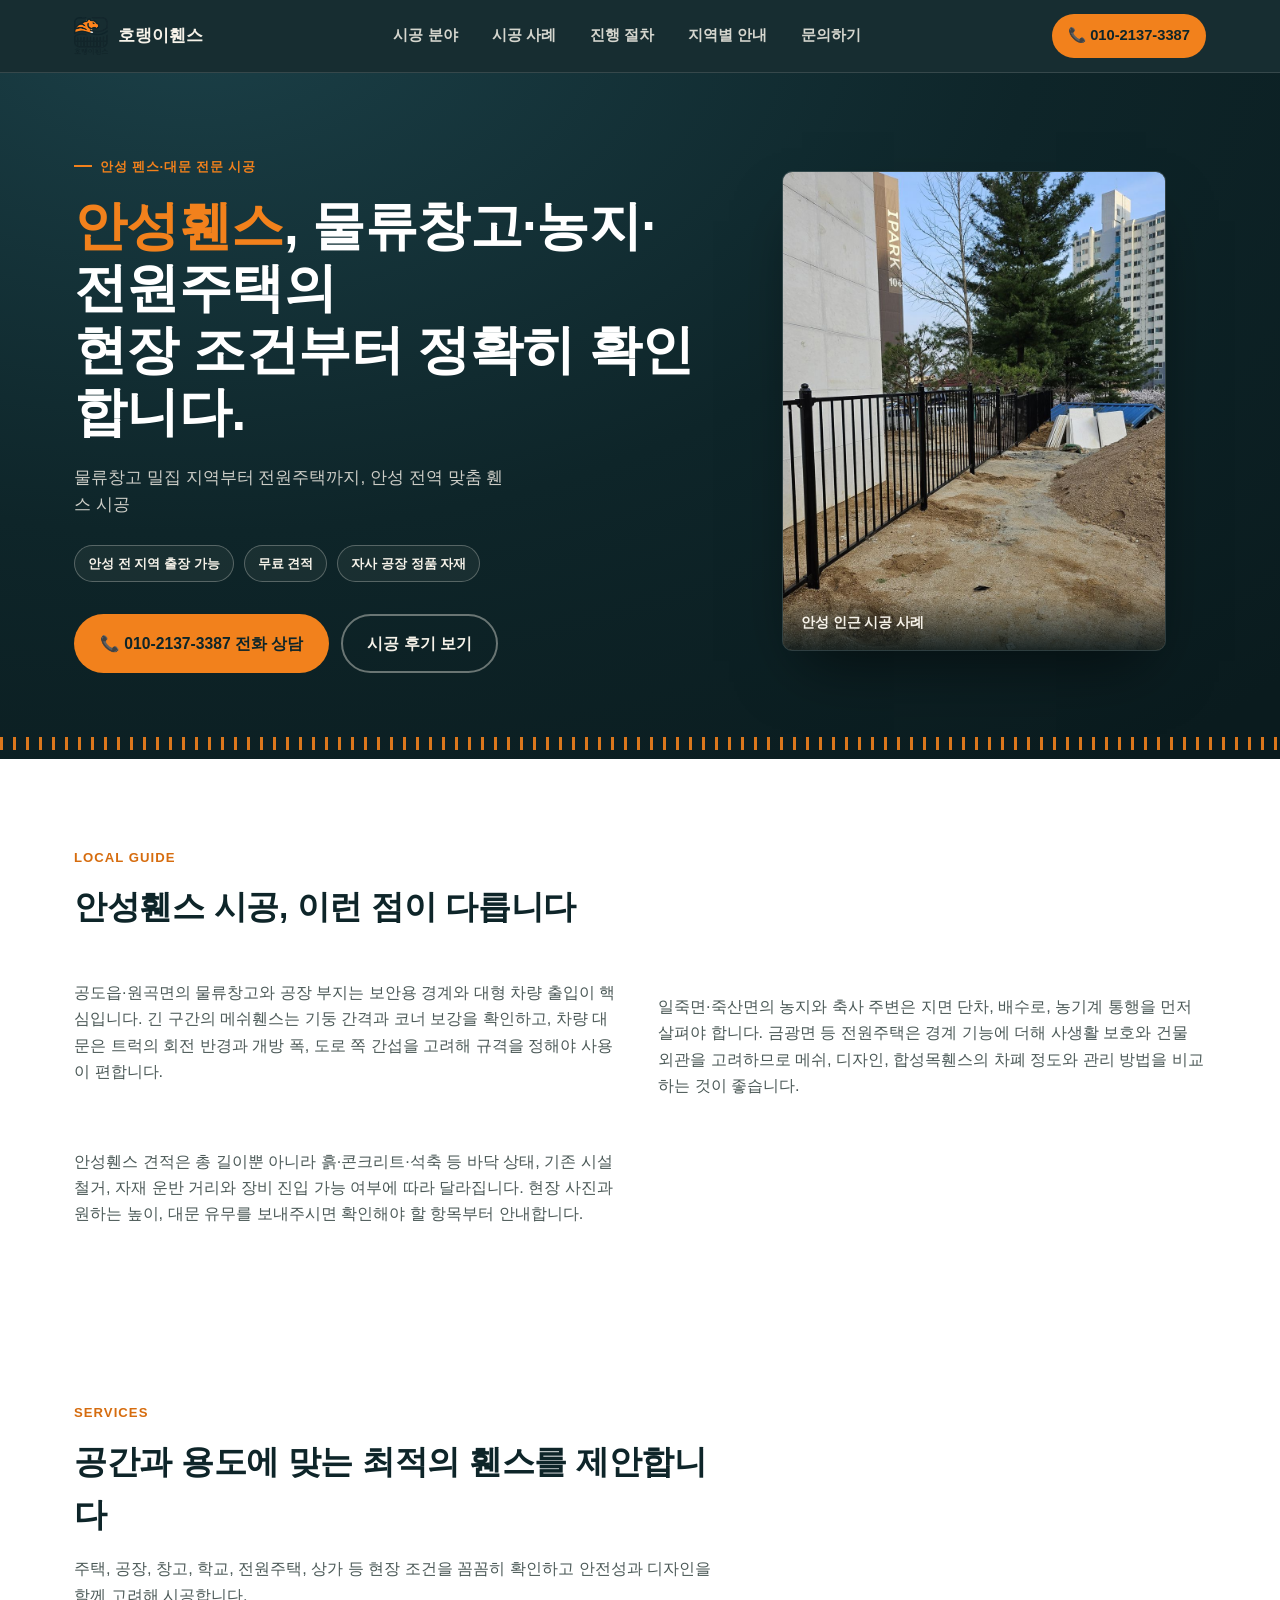
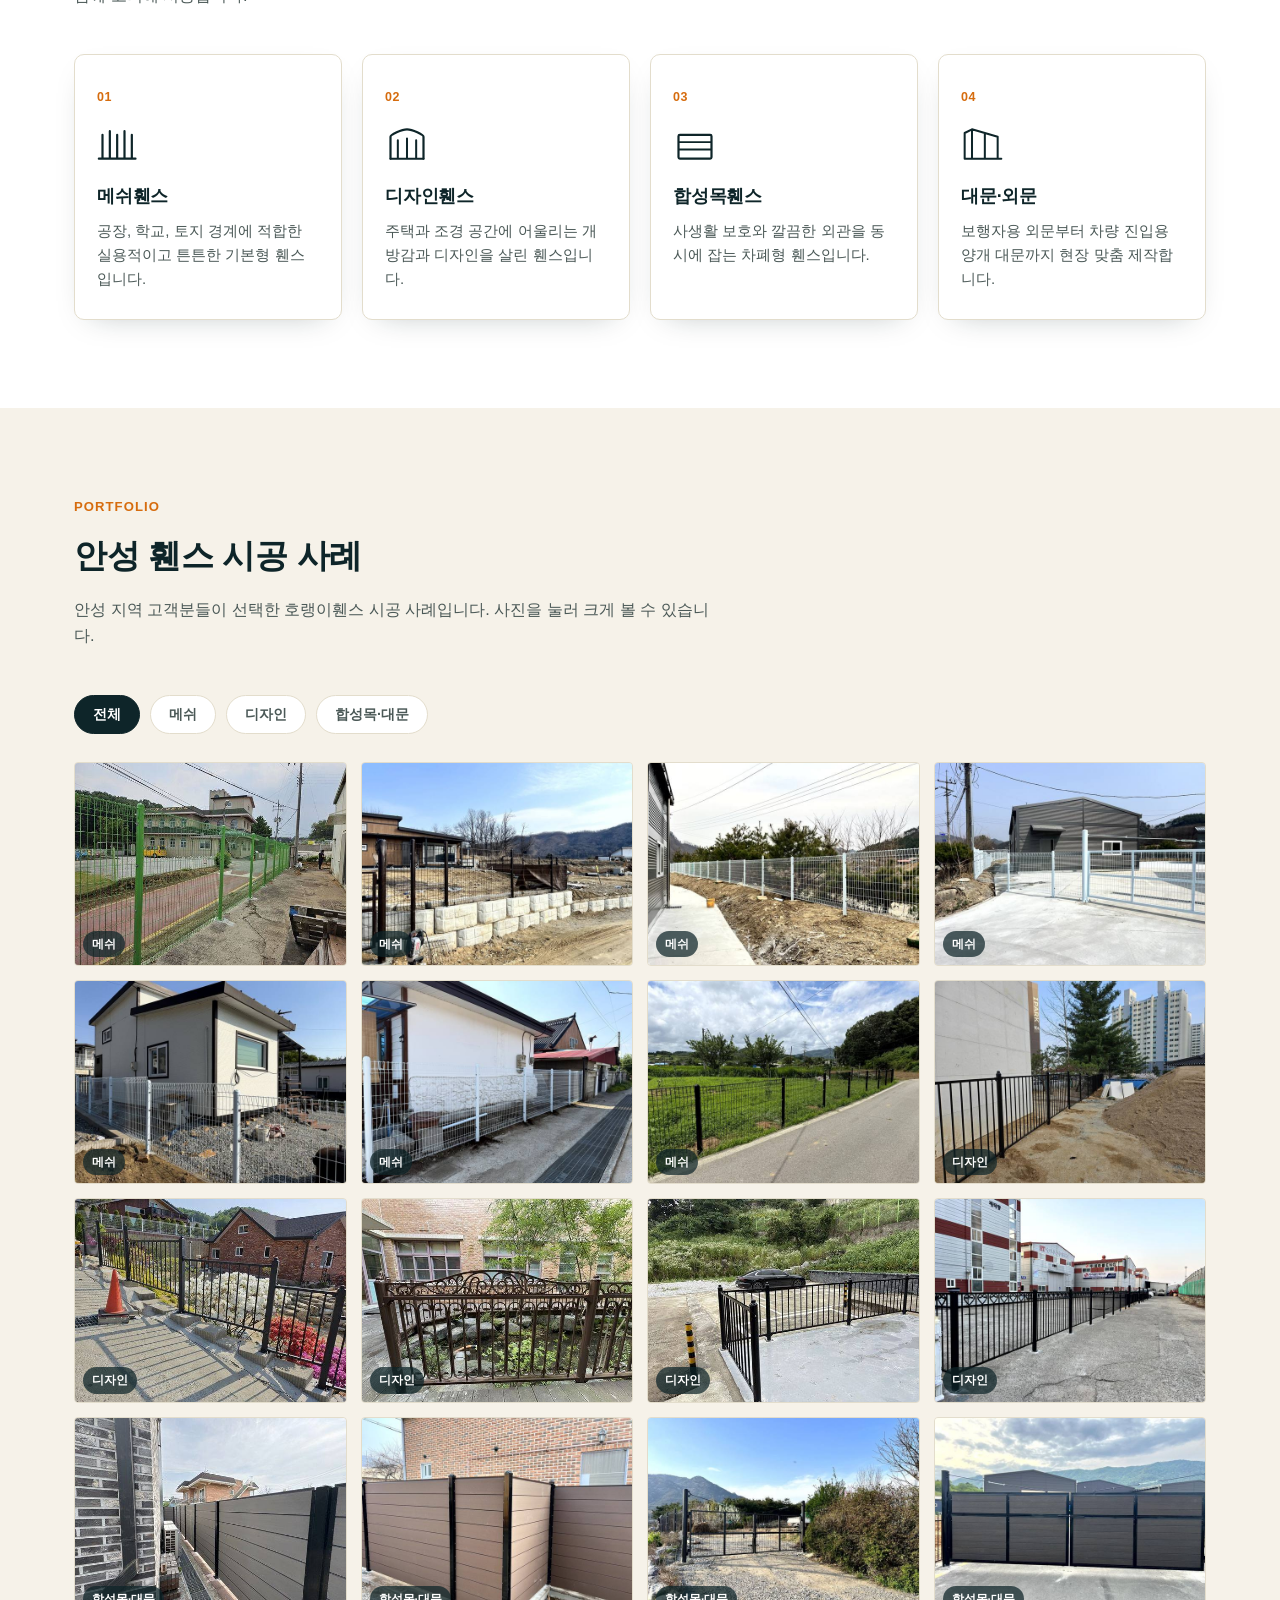
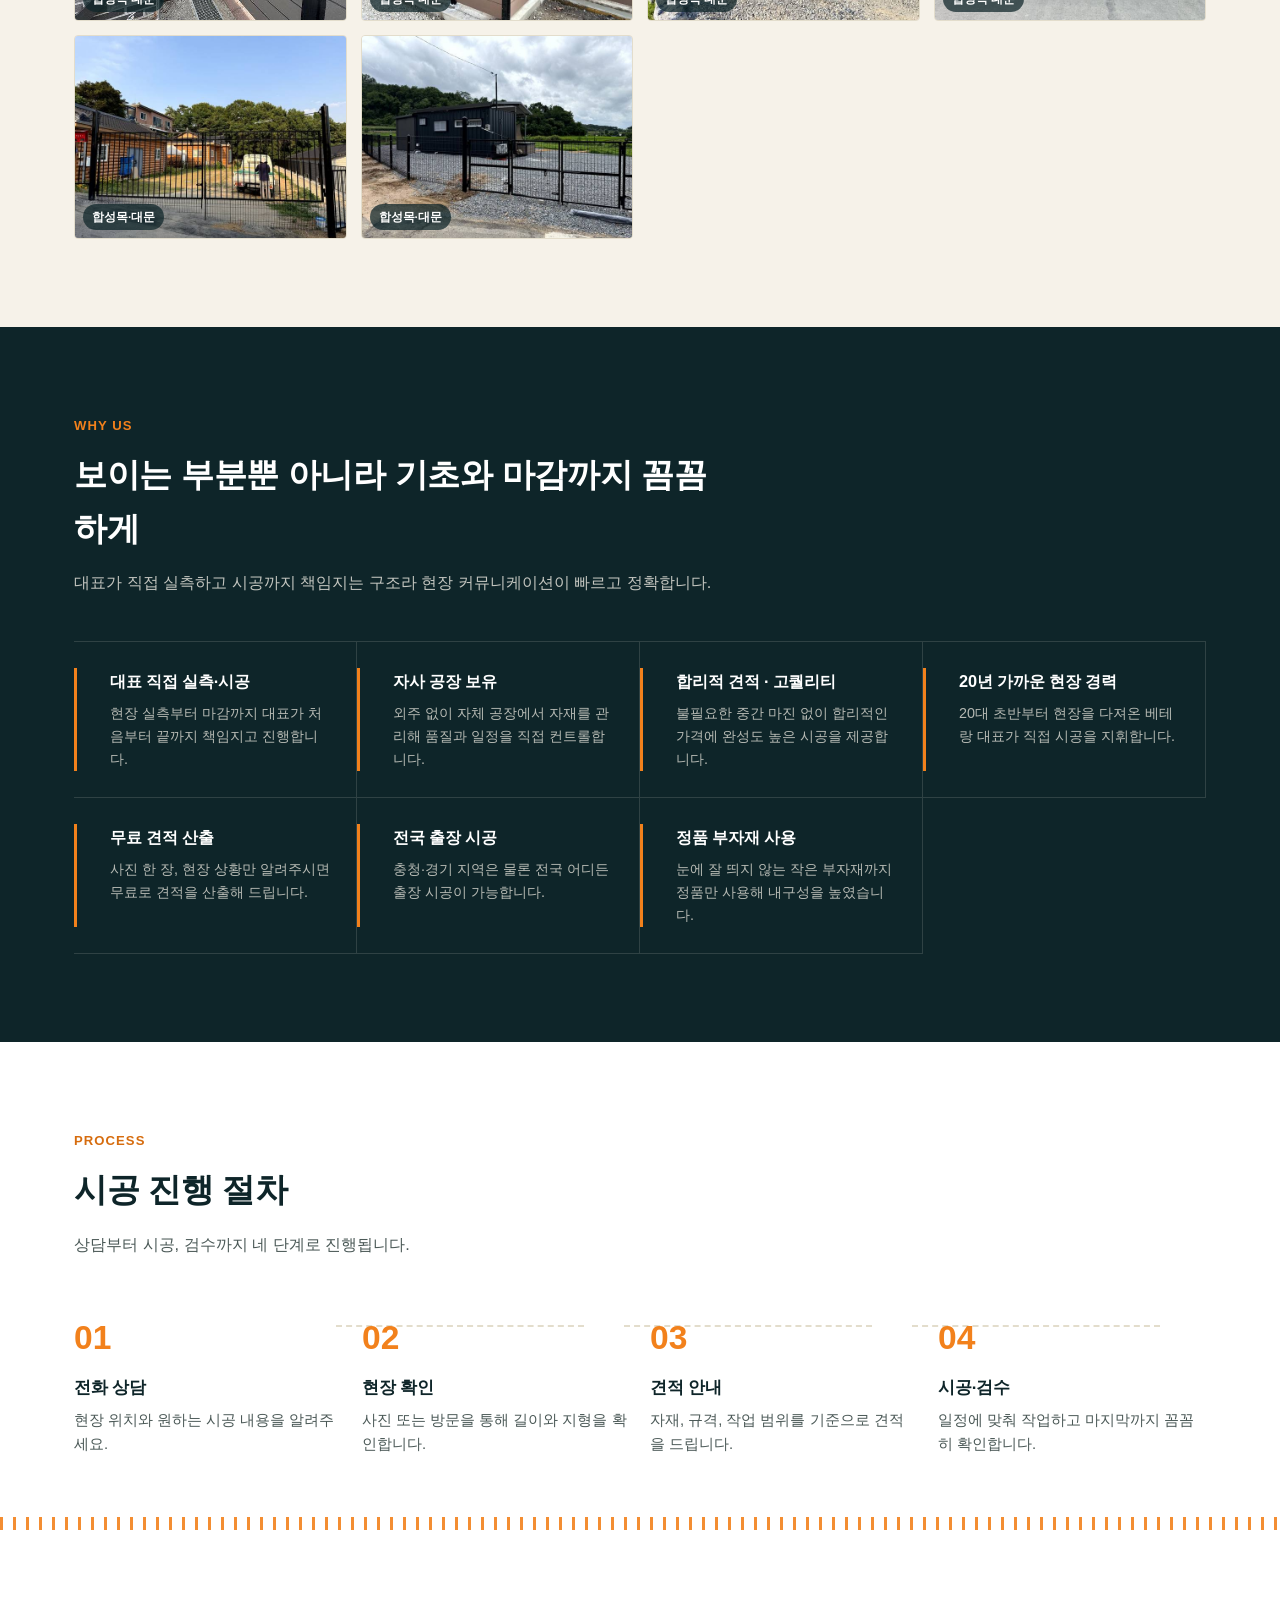
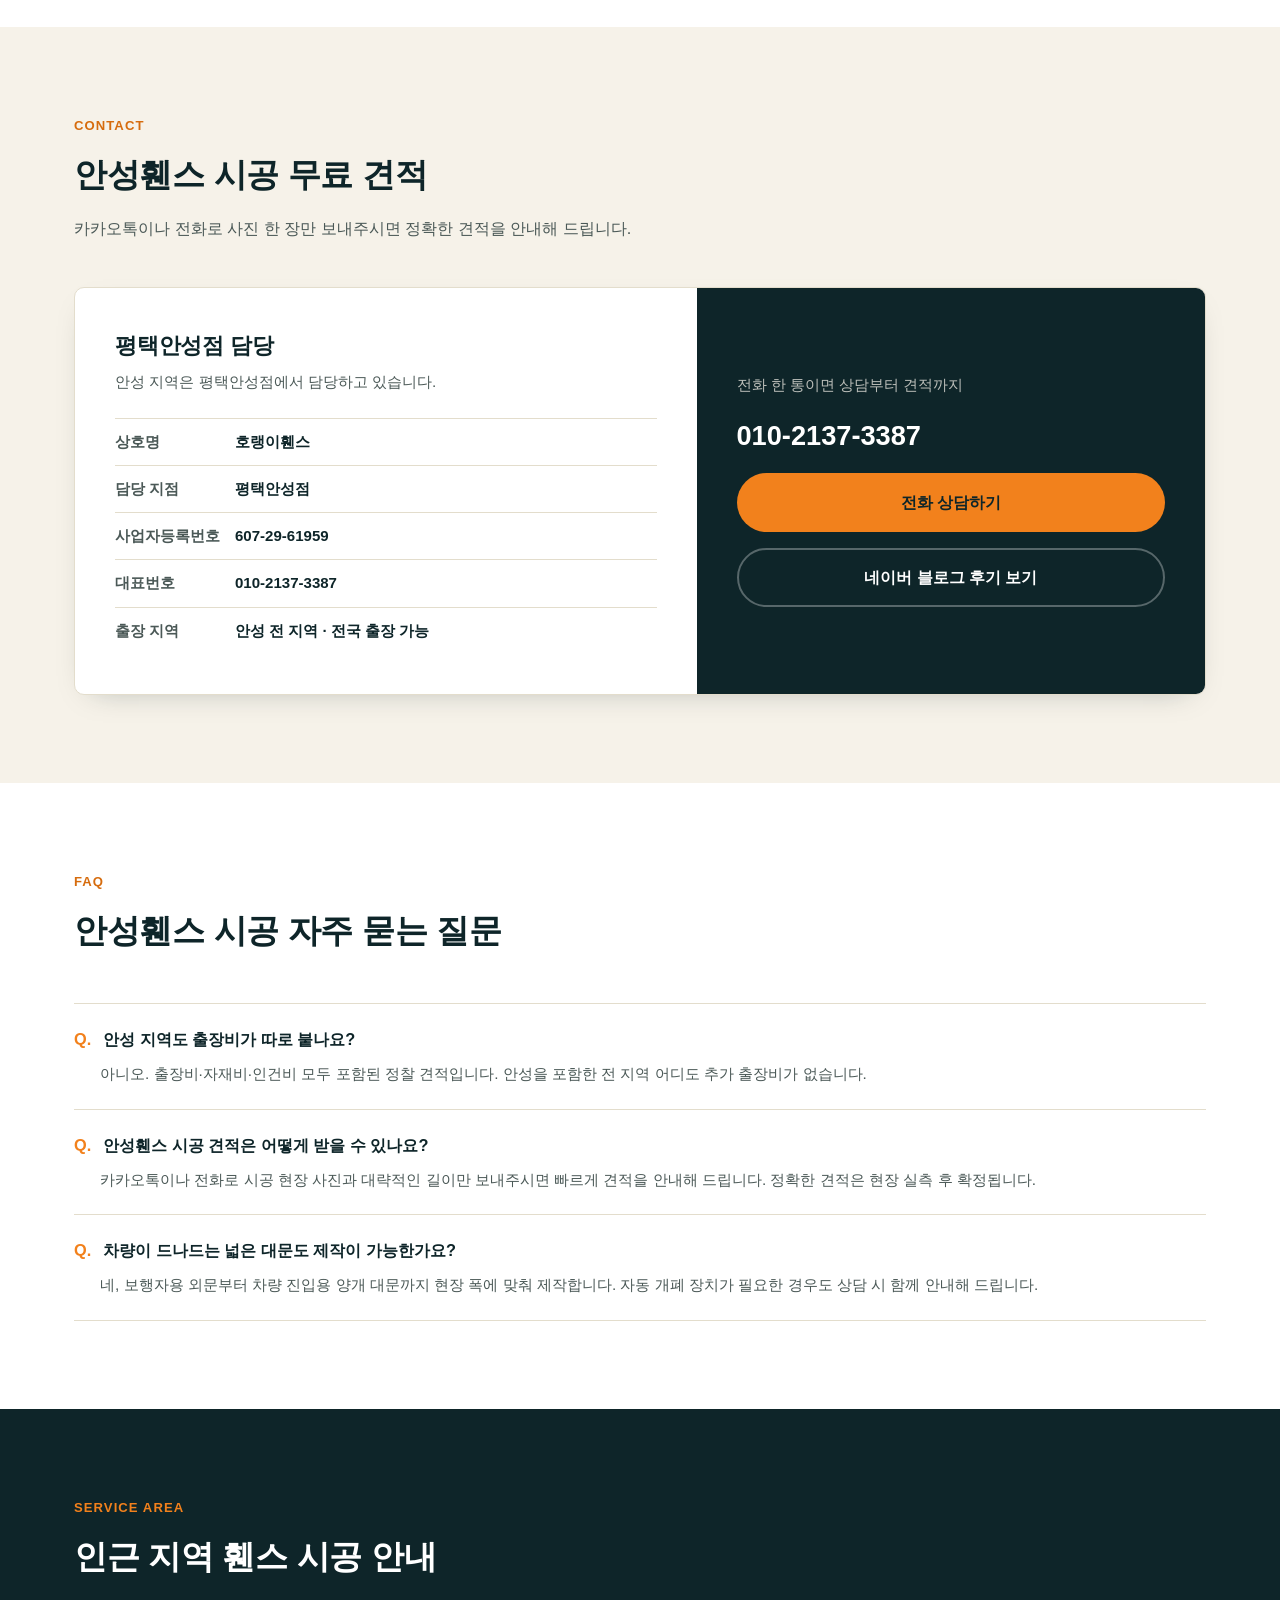
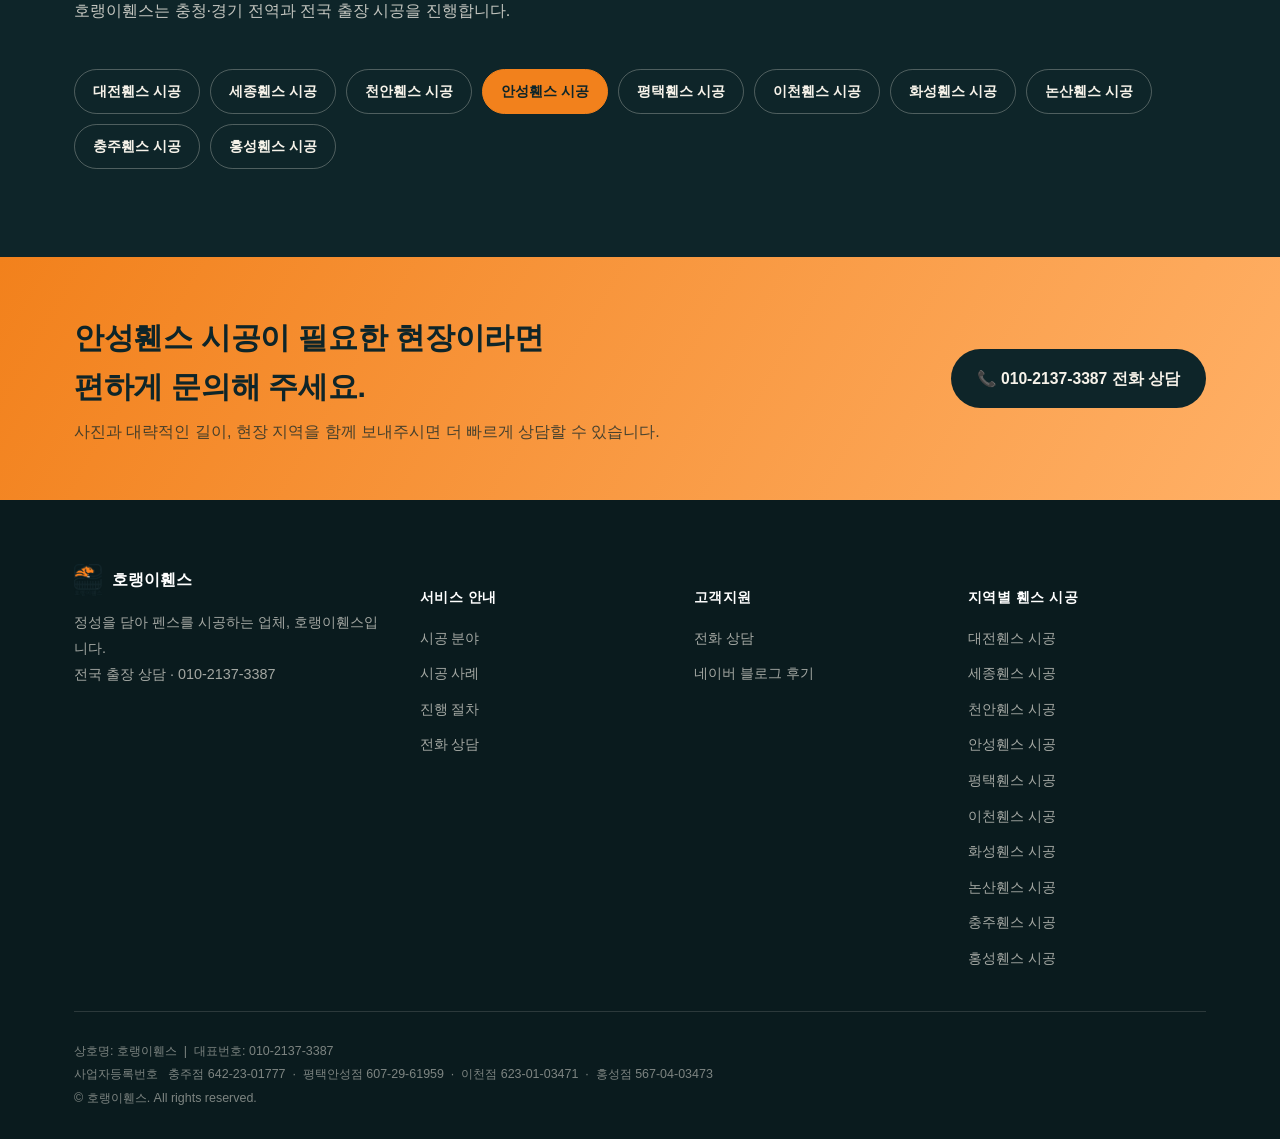
==== commit a4735b45: "Add Chungju and Hongseong landing pages" ====
--- a/anseong.html
+++ b/anseong.html
@@ -59,7 +59,7 @@
     <div>
       <span class="eyebrow">안성 펜스·대문 전문 시공</span>
       <h1><em>안성휀스</em>, 물류창고·농지·전원주택의<br>현장 조건부터 정확히 확인합니다.</h1>
-      <p class="lead">물류창고 밀집지역부터 전원주택까지, 안성 전역 맞춤 휀스 시공</p>
+      <p class="lead">물류창고 밀집 지역부터 전원주택까지, 안성 전역 맞춤 휀스 시공</p>
       <div class="hero-badges">
         <span class="badge">안성 전 지역 출장 가능</span>
         <span class="badge">무료 견적</span>
@@ -86,7 +86,7 @@
     <div class="intro-copy">
       <p>공도읍·원곡면의 물류창고와 공장 부지는 보안용 경계와 대형 차량 출입이 핵심입니다. 긴 구간의 메쉬휀스는 기둥 간격과 코너 보강을 확인하고, 차량 대문은 트럭의 회전 반경과 개방 폭, 도로 쪽 간섭을 고려해 규격을 정해야 사용이 편합니다.</p>
       <p>일죽면·죽산면의 농지와 축사 주변은 지면 단차, 배수로, 농기계 통행을 먼저 살펴야 합니다. 금광면 등 전원주택은 경계 기능에 더해 사생활 보호와 건물 외관을 고려하므로 메쉬, 디자인, 합성목휀스의 차폐 정도와 관리 방법을 비교하는 것이 좋습니다.</p>
-      <p>안성휀스 견적은 총길이뿐 아니라 흙·콘크리트·석축 등 바닥 상태, 기존 시설 철거, 자재 운반 거리와 장비 진입 가능 여부에 따라 달라집니다. 현장 사진과 원하는 높이, 대문 유무를 보내주시면 확인해야 할 항목부터 안내합니다.</p>
+      <p>안성휀스 견적은 총 길이뿐 아니라 흙·콘크리트·석축 등 바닥 상태, 기존 시설 철거, 자재 운반 거리와 장비 진입 가능 여부에 따라 달라집니다. 현장 사진과 원하는 높이, 대문 유무를 보내주시면 확인해야 할 항목부터 안내합니다.</p>
     </div>
   </div>
 </section>
@@ -240,7 +240,7 @@
       </div>
       <div class="why-item">
         <h4>무료 견적 산출</h4>
-        <p>사진 한 장, 현장 상황만 알려주시면 무료로 견적을 산출해드립니다.</p>
+        <p>사진 한 장, 현장 상황만 알려주시면 무료로 견적을 산출해 드립니다.</p>
       </div>
       <div class="why-item">
         <h4>전국 출장 시공</h4>
@@ -290,7 +290,7 @@
     <div class="section-head">
       <span class="kicker">Contact</span>
       <h2>안성휀스 시공 무료 견적</h2>
-      <p>카카오톡이나 전화로 사진 한 장만 보내주시면 정확한 견적을 안내해드립니다.</p>
+      <p>카카오톡이나 전화로 사진 한 장만 보내주시면 정확한 견적을 안내해 드립니다.</p>
     </div>
     <div class="branch-card">
       <div class="branch-info">
@@ -326,11 +326,11 @@
       </div>
       <div class="faq-item">
         <div class="faq-q"><span class="q-mark">Q.</span>안성휀스 시공 견적은 어떻게 받을 수 있나요?</div>
-        <div class="faq-a">카카오톡이나 전화로 시공 현장 사진과 대략적인 길이만 보내주시면 빠르게 견적을 안내해드립니다. 정확한 견적은 현장 실측 후 확정됩니다.</div>
+        <div class="faq-a">카카오톡이나 전화로 시공 현장 사진과 대략적인 길이만 보내주시면 빠르게 견적을 안내해 드립니다. 정확한 견적은 현장 실측 후 확정됩니다.</div>
       </div>
       <div class="faq-item">
         <div class="faq-q"><span class="q-mark">Q.</span>차량이 드나드는 넓은 대문도 제작이 가능한가요?</div>
-        <div class="faq-a">네, 보행자용 외문부터 차량 진입용 양개 대문까지 현장 폭에 맞춰 제작합니다. 자동 개폐 장치가 필요한 경우도 상담 시 함께 안내해드립니다.</div>
+        <div class="faq-a">네, 보행자용 외문부터 차량 진입용 양개 대문까지 현장 폭에 맞춰 제작합니다. 자동 개폐 장치가 필요한 경우도 상담 시 함께 안내해 드립니다.</div>
       </div>
     </div>
   </div>
@@ -349,15 +349,17 @@
         <a class="current" href="anseong.html">안성휀스 시공</a>
         <a class="" href="pyeongtaek.html">평택휀스 시공</a>
         <a class="" href="icheon.html">이천휀스 시공</a>
+        <a class="" href="hwaseong.html">화성휀스 시공</a>
         <a class="" href="nonsan.html">논산휀스 시공</a>
-        
+        <a class="" href="chungju.html">충주휀스 시공</a>
+        <a class="" href="hongseong.html">홍성휀스 시공</a>
     </div>
   </div>
 </section>
 <div class="cta-band">
   <div class="container inner">
     <div>
-      <h2>안성휀스 시공이 필요한 현장이라면<br>편하게 문의해 주세요.</h2>
+      <h2>안성휀스 시공이 필요한 현장이라면<br> 편하게 문의해 주세요.</h2>
       <p>사진과 대략적인 길이, 현장 지역을 함께 보내주시면 더 빠르게 상담할 수 있습니다.</p>
     </div>
     <a href="tel:01021373387" class="btn btn-dark">📞 010-2137-3387 전화 상담</a>
@@ -395,7 +397,10 @@
         <li><a href="anseong.html">안성휀스 시공</a></li>
         <li><a href="pyeongtaek.html">평택휀스 시공</a></li>
         <li><a href="icheon.html">이천휀스 시공</a></li>
+        <li><a href="hwaseong.html">화성휀스 시공</a></li>
         <li><a href="nonsan.html">논산휀스 시공</a></li>
+        <li><a href="chungju.html">충주휀스 시공</a></li>
+        <li><a href="hongseong.html">홍성휀스 시공</a></li>
         </ul>
       </div>
     </div>
